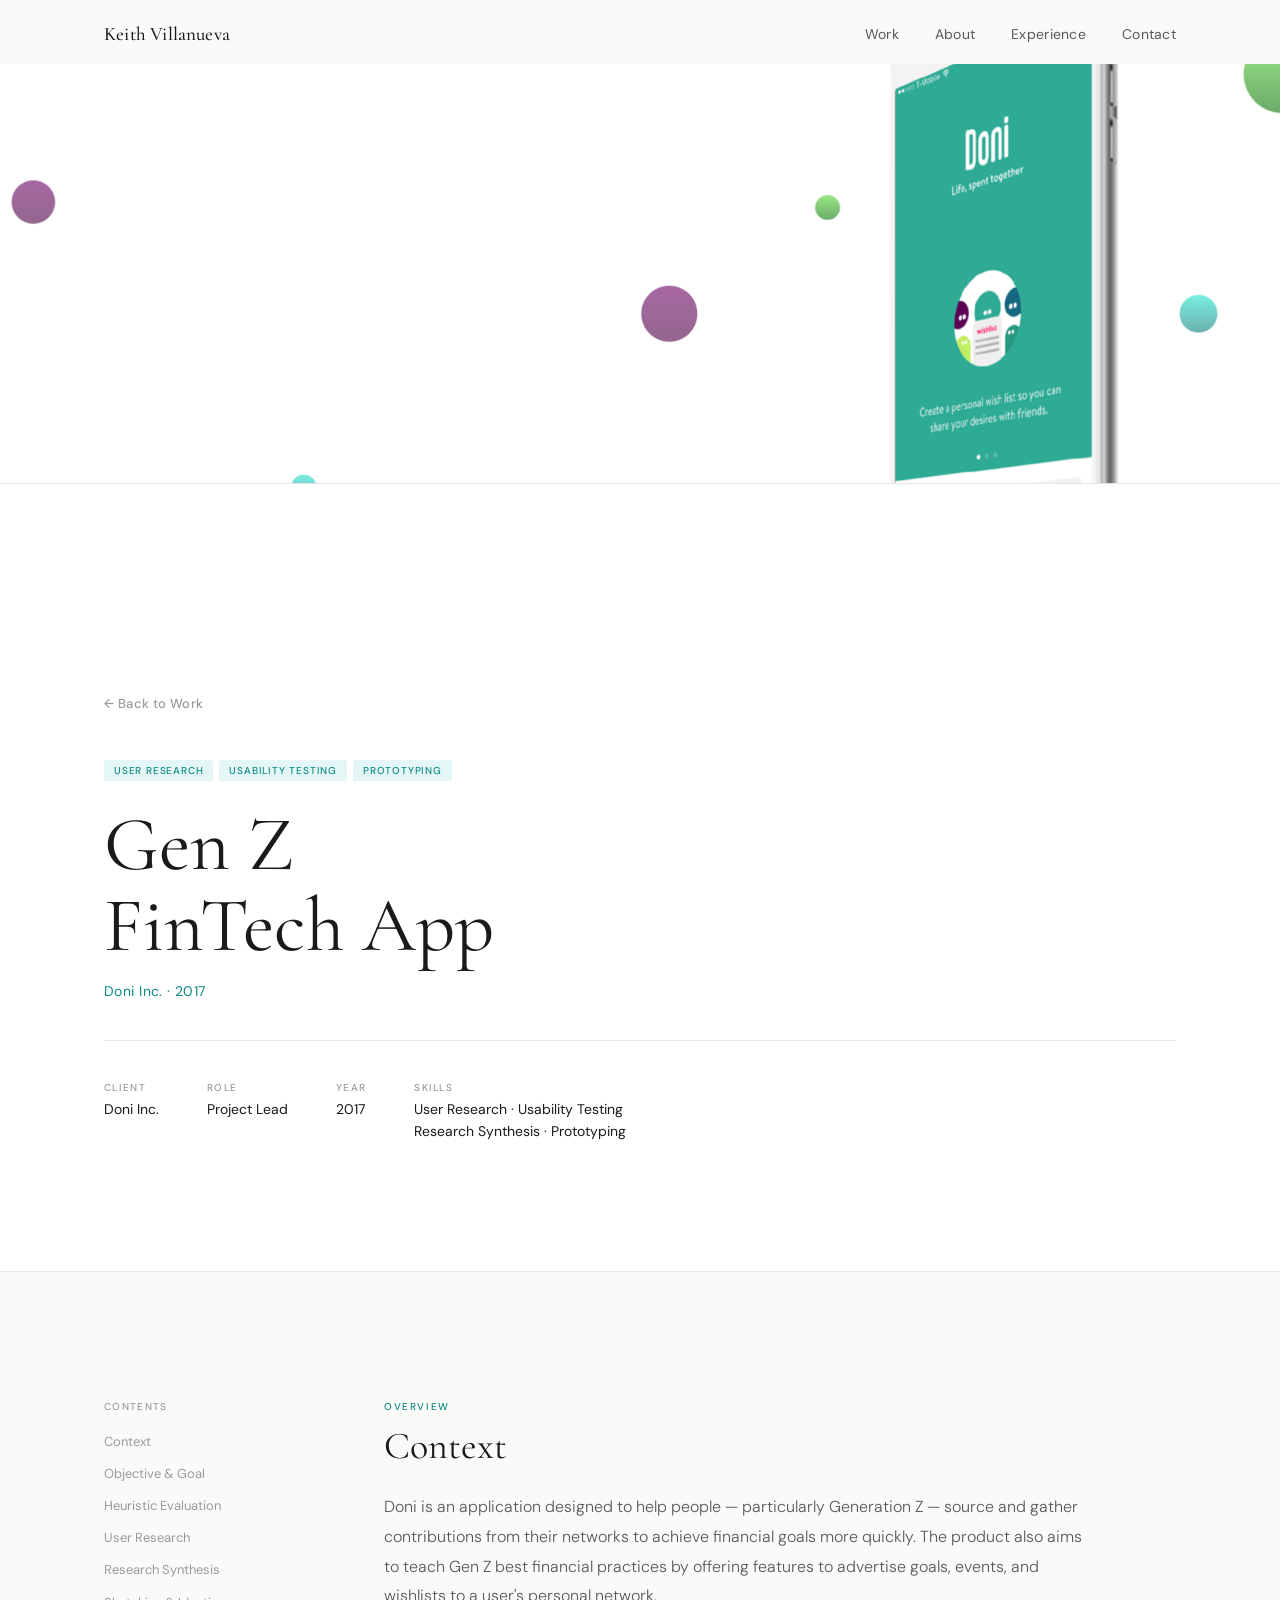
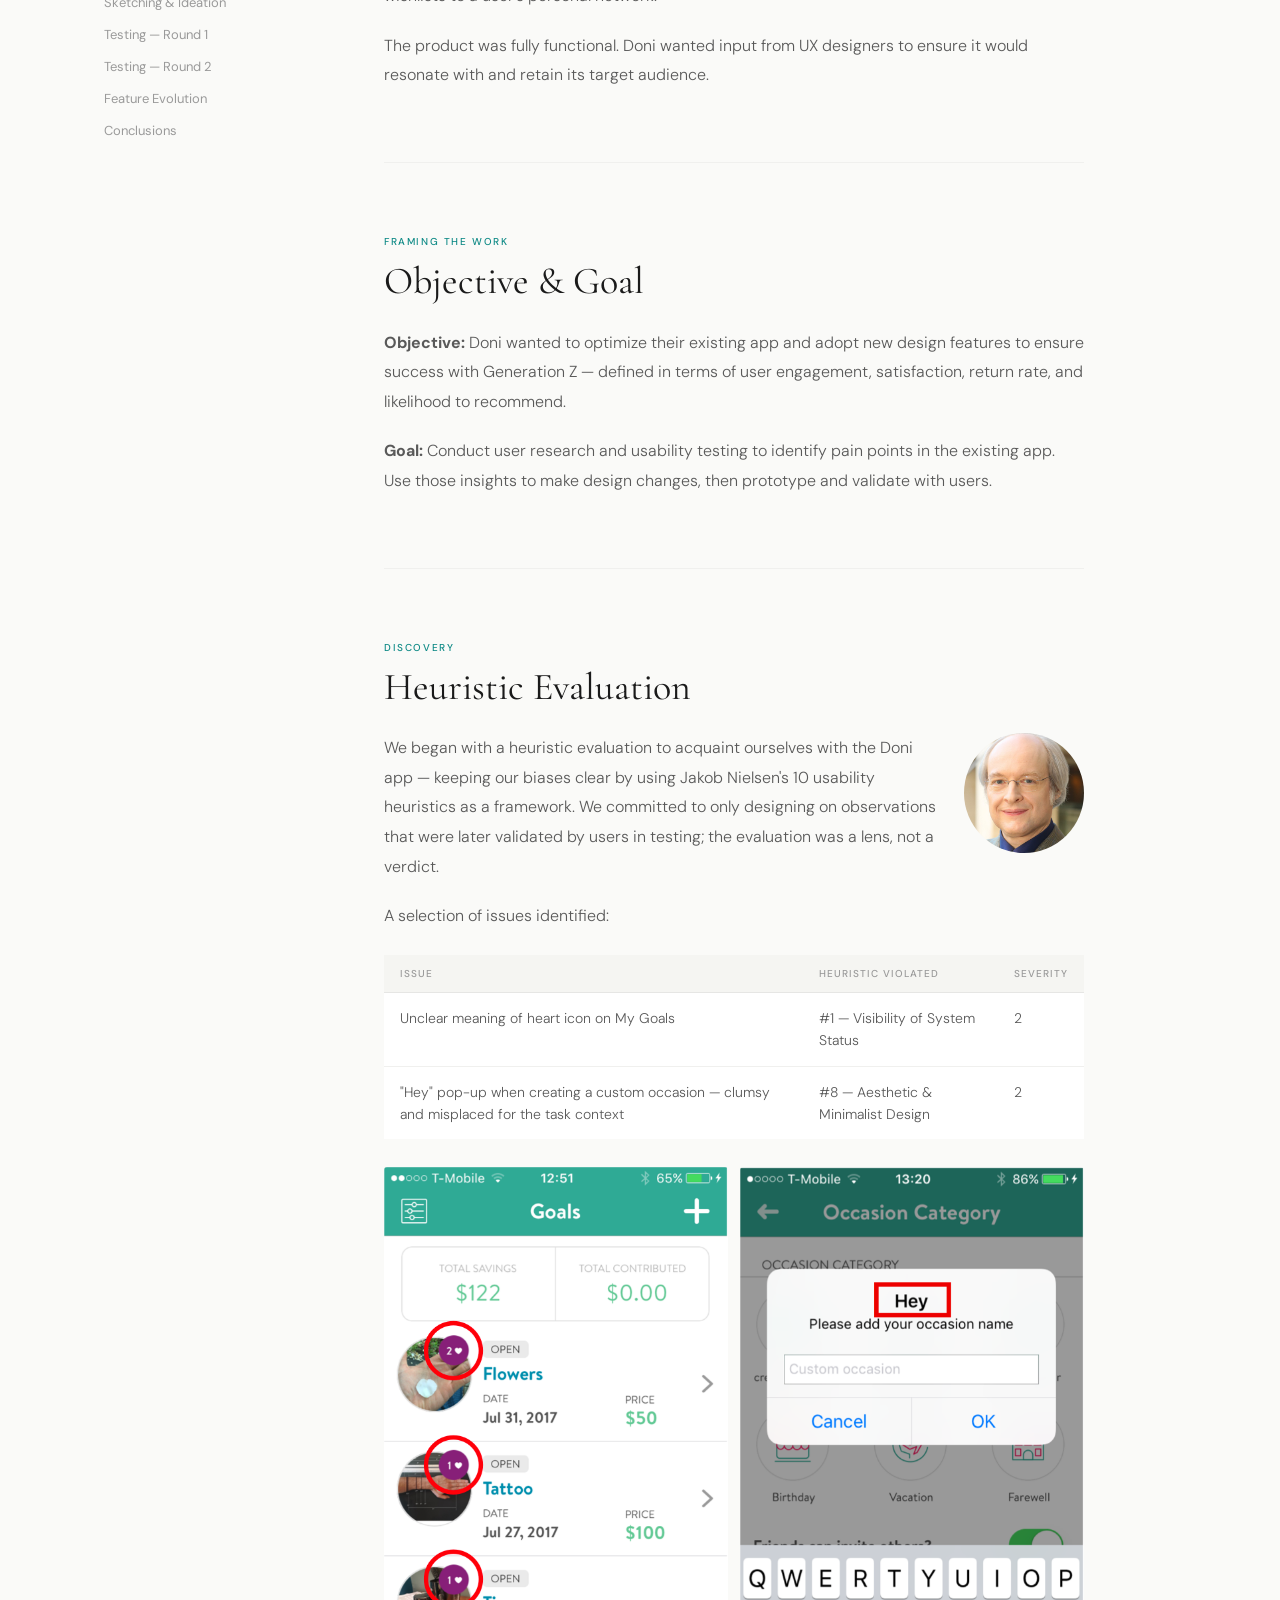
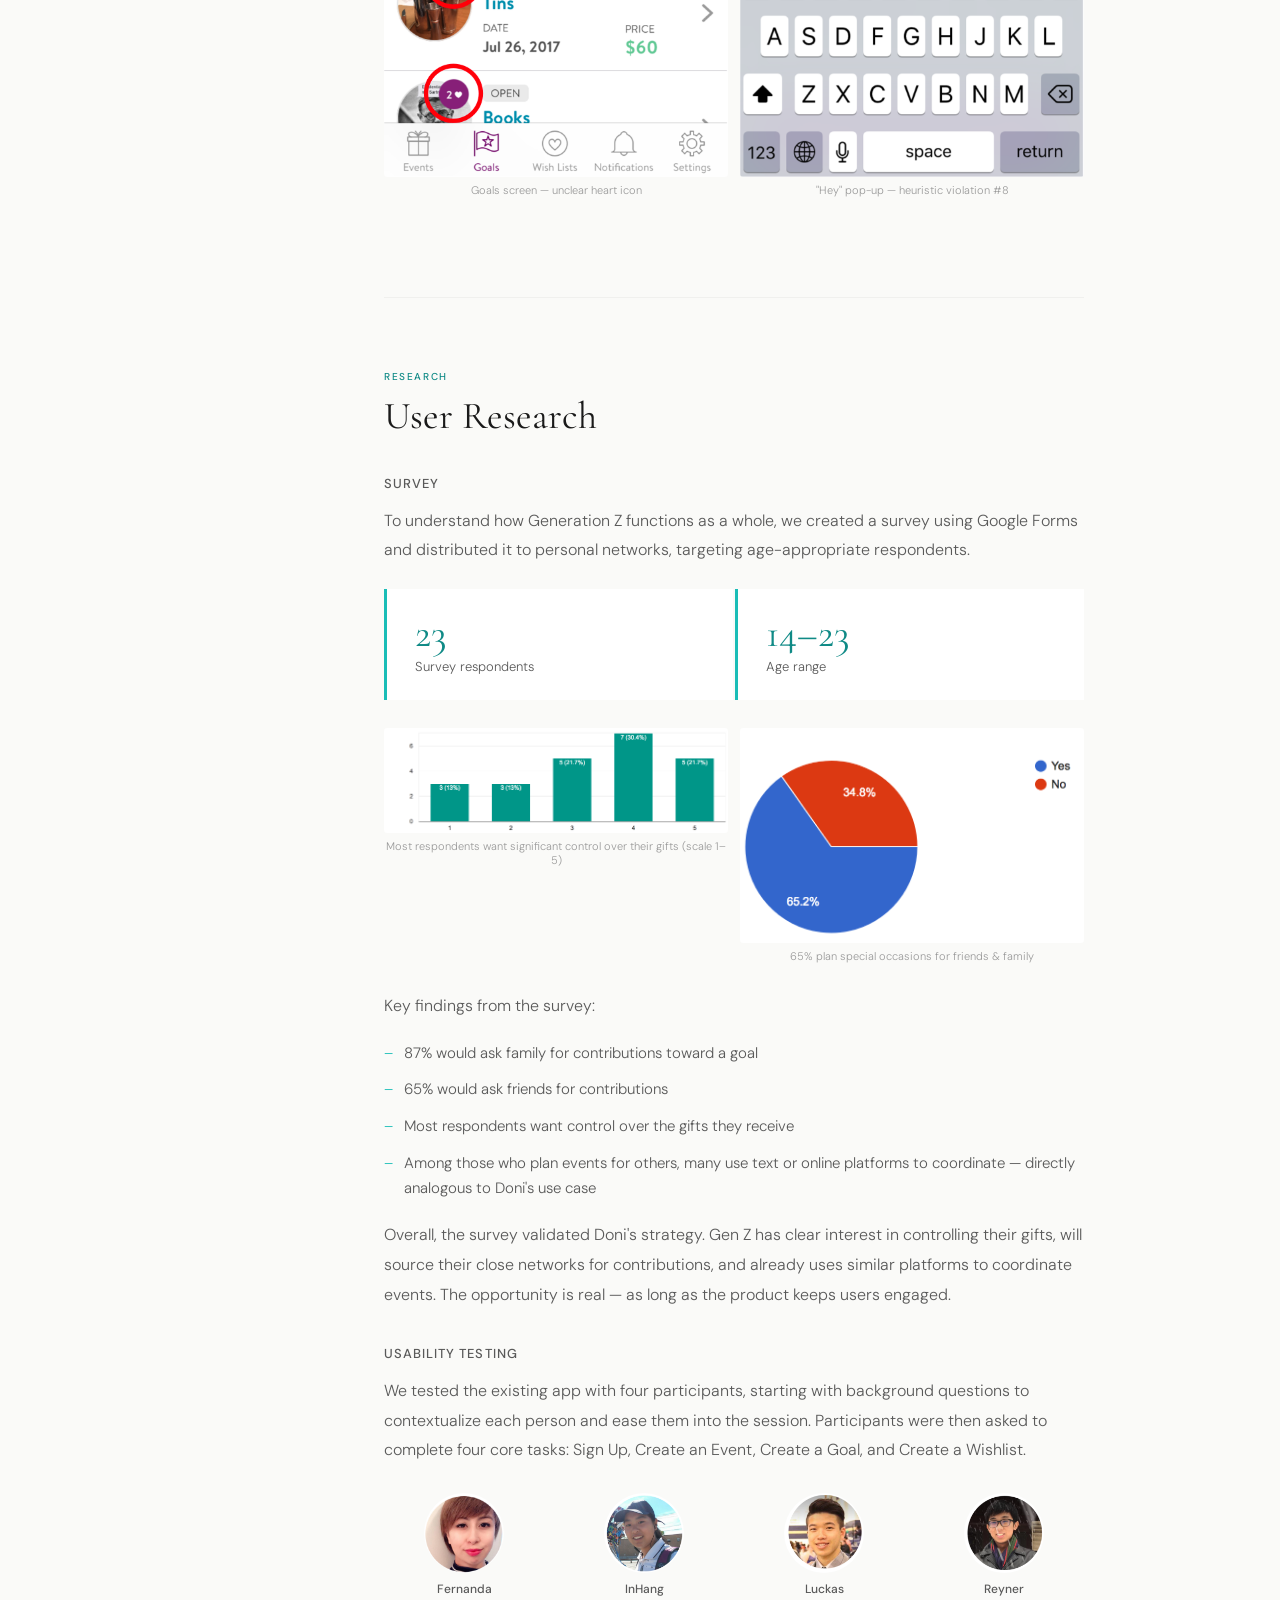
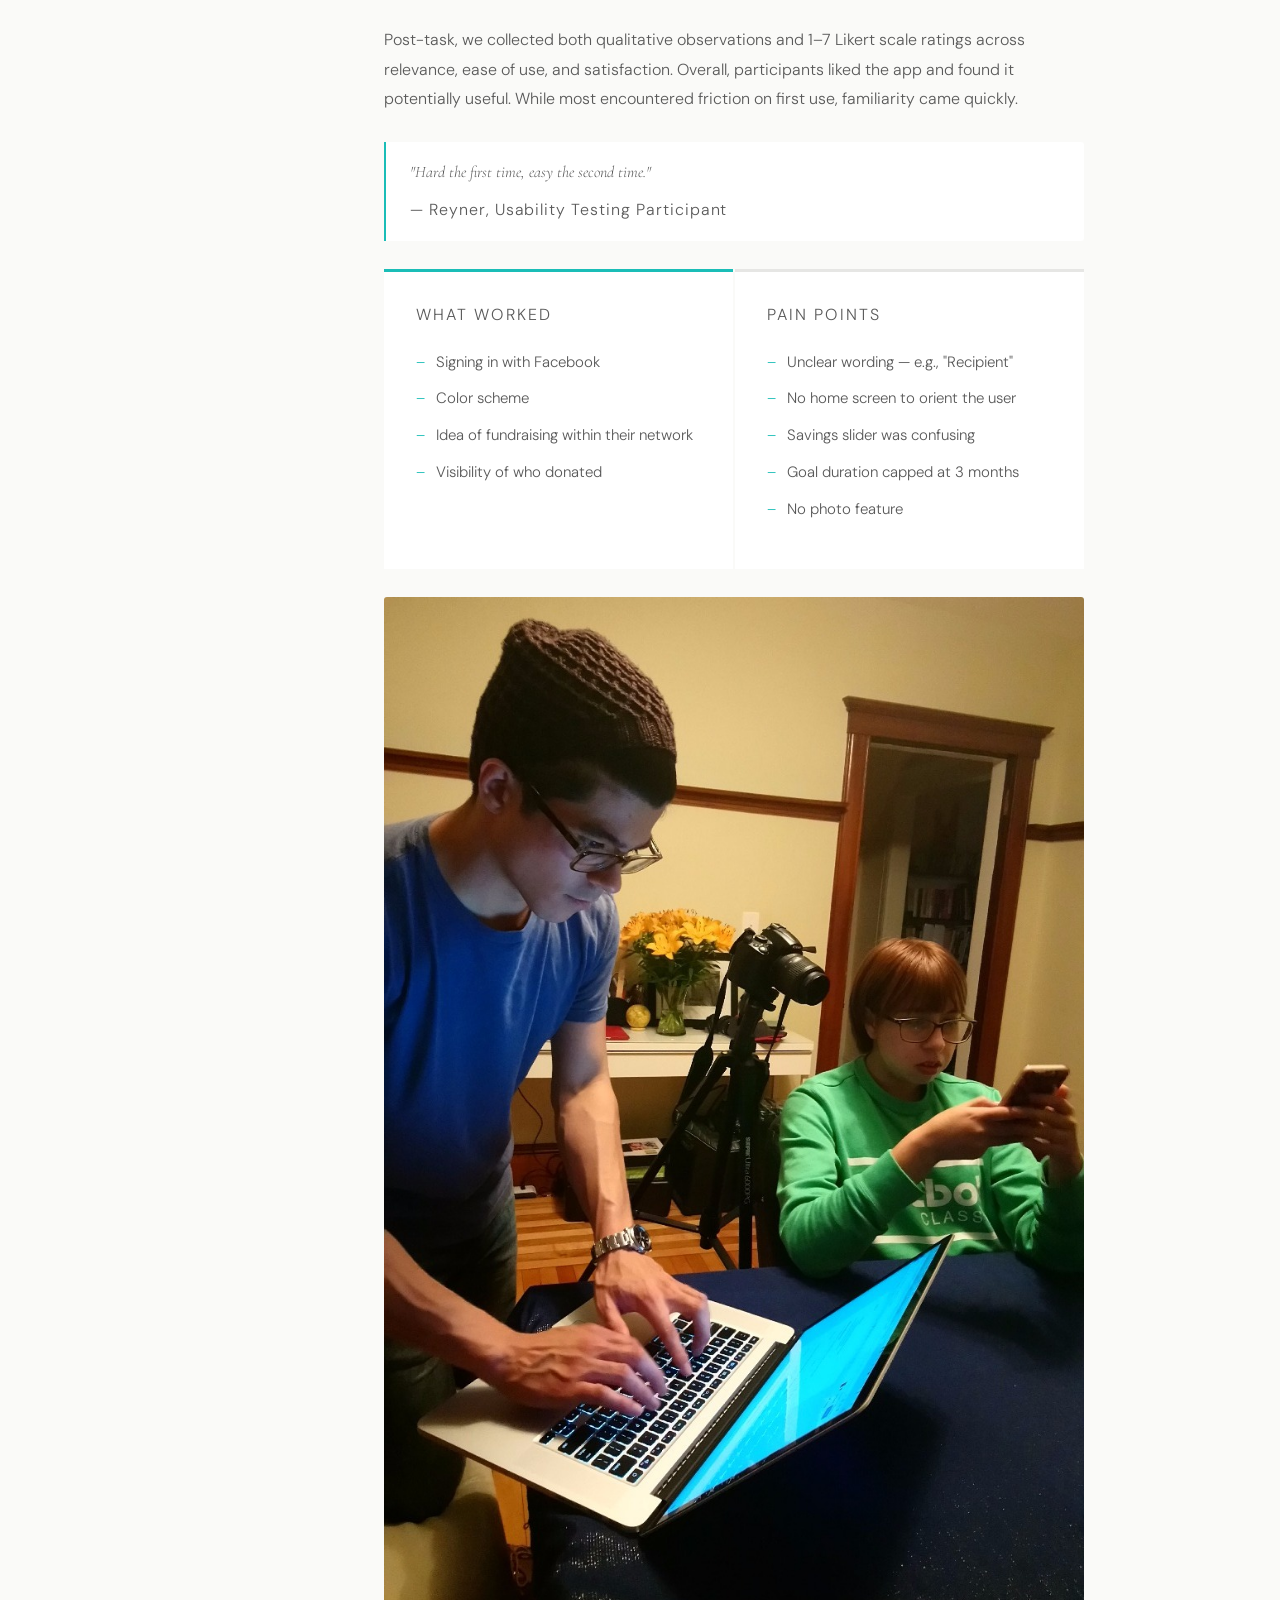
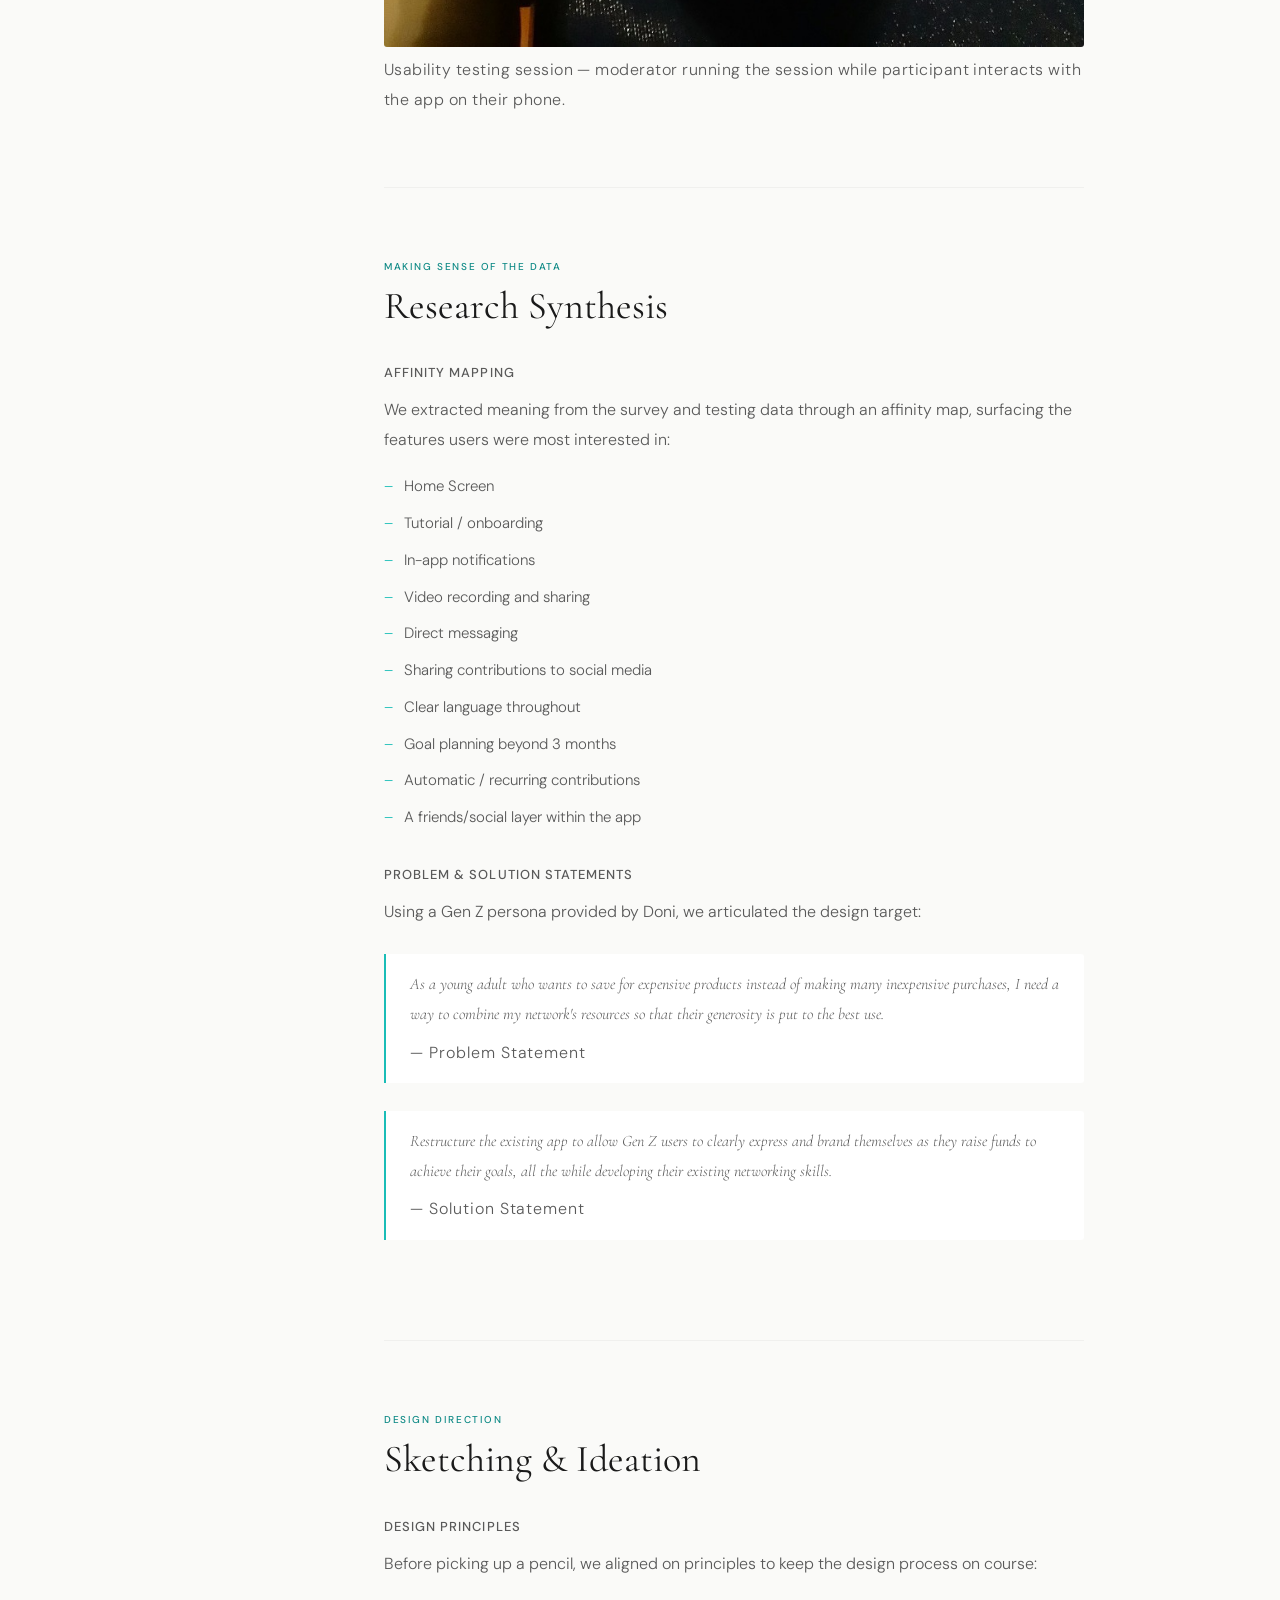
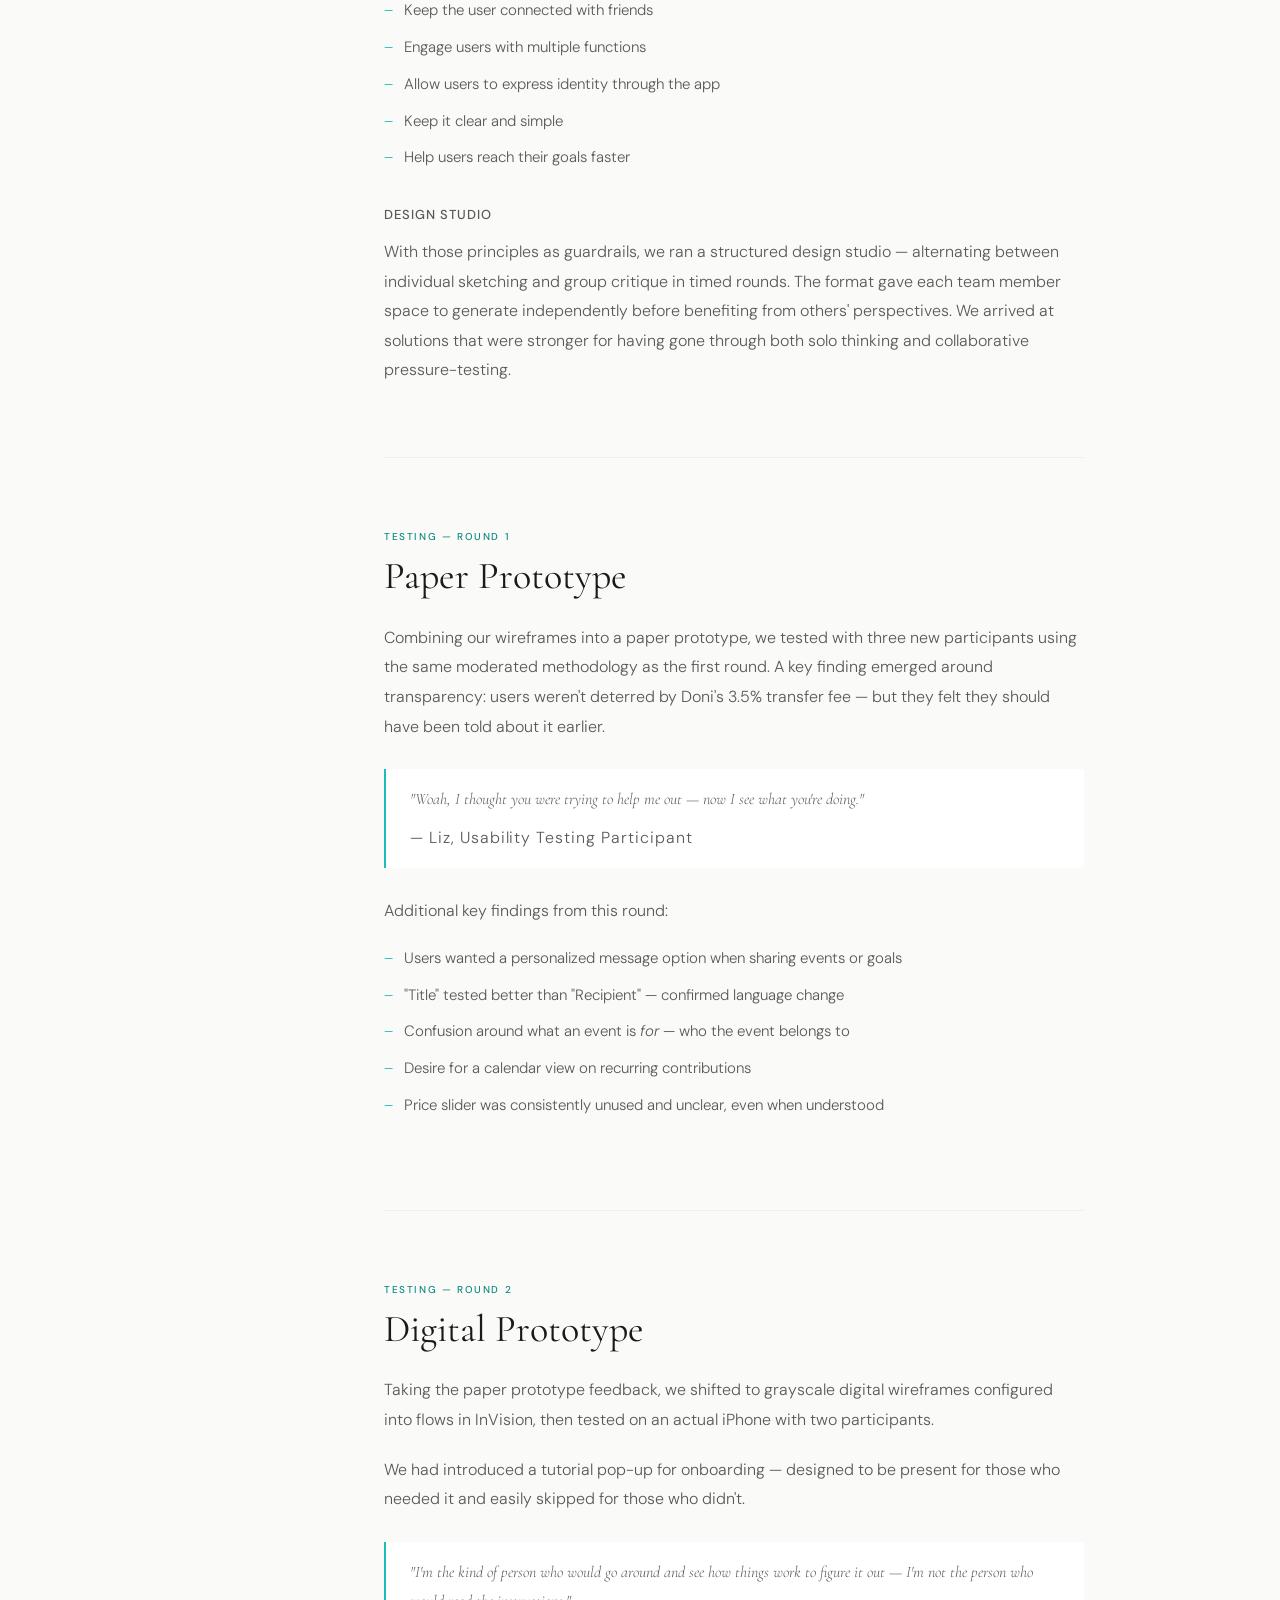
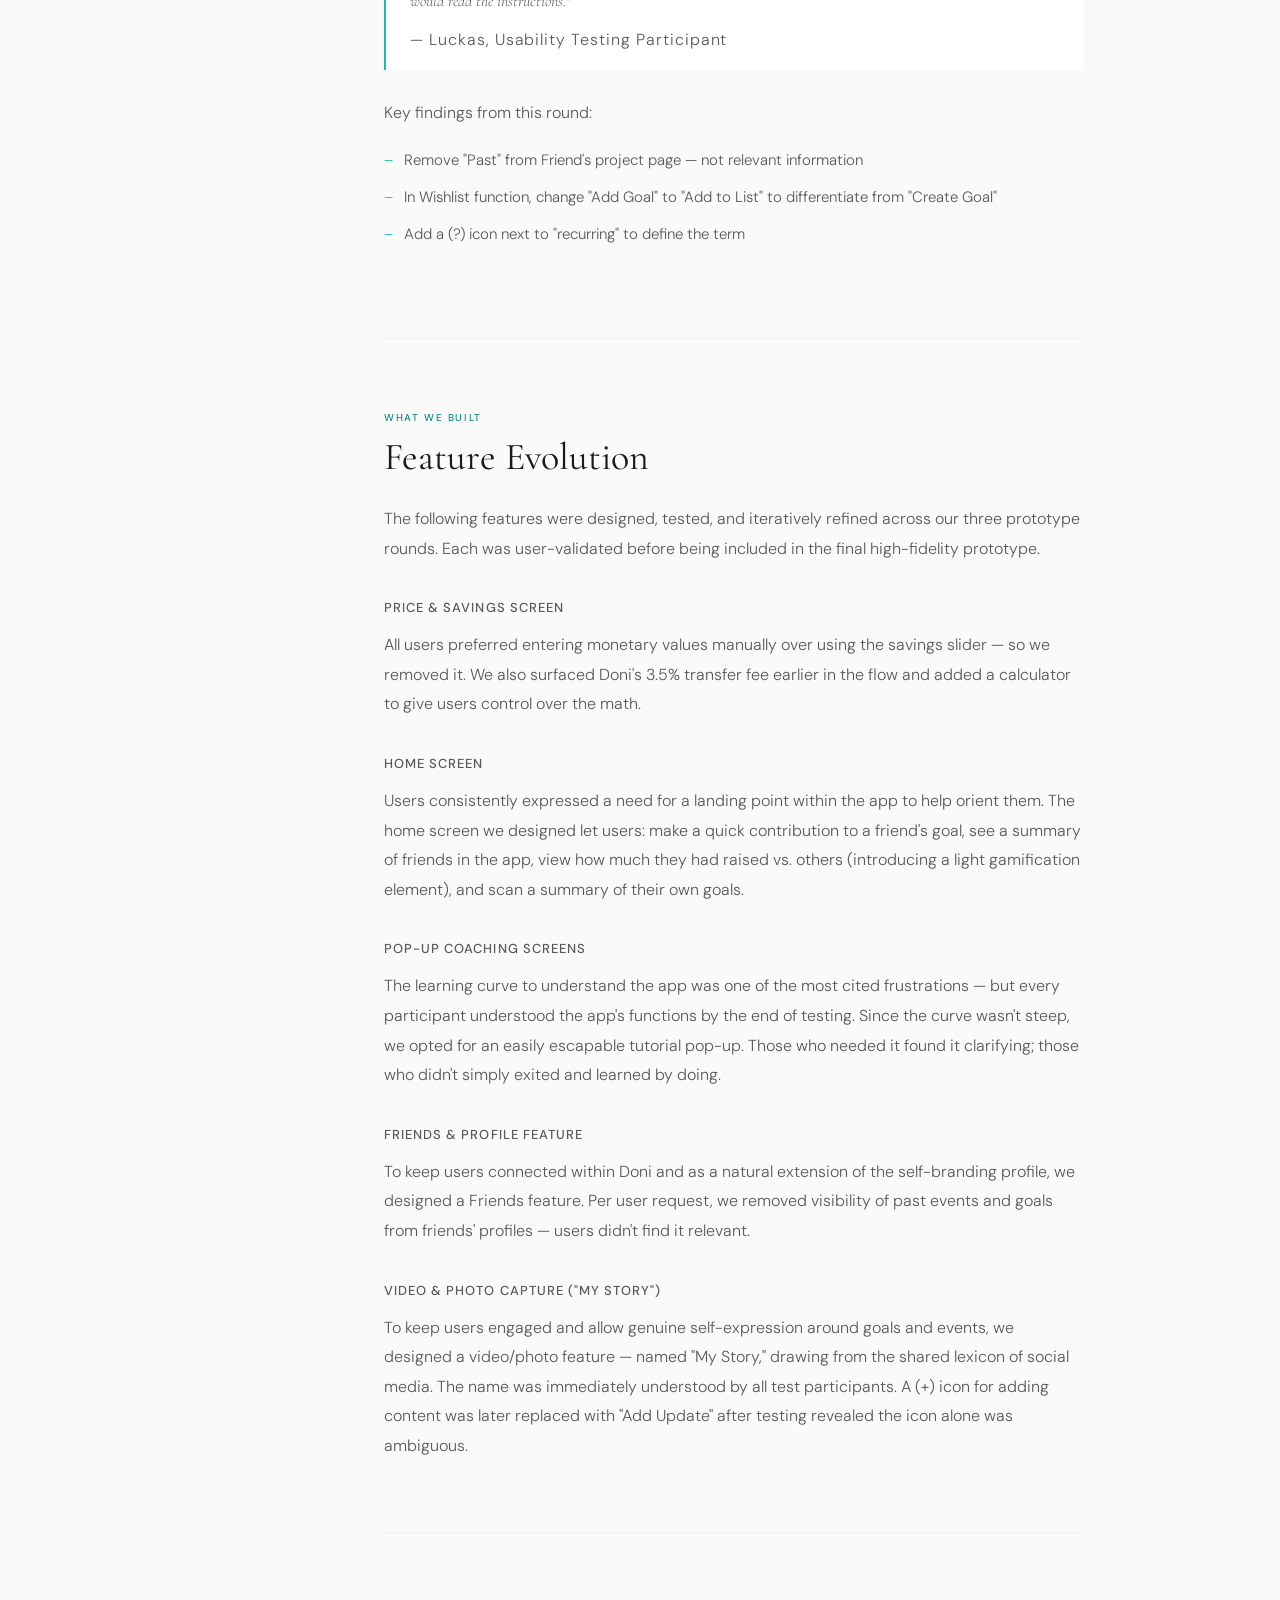
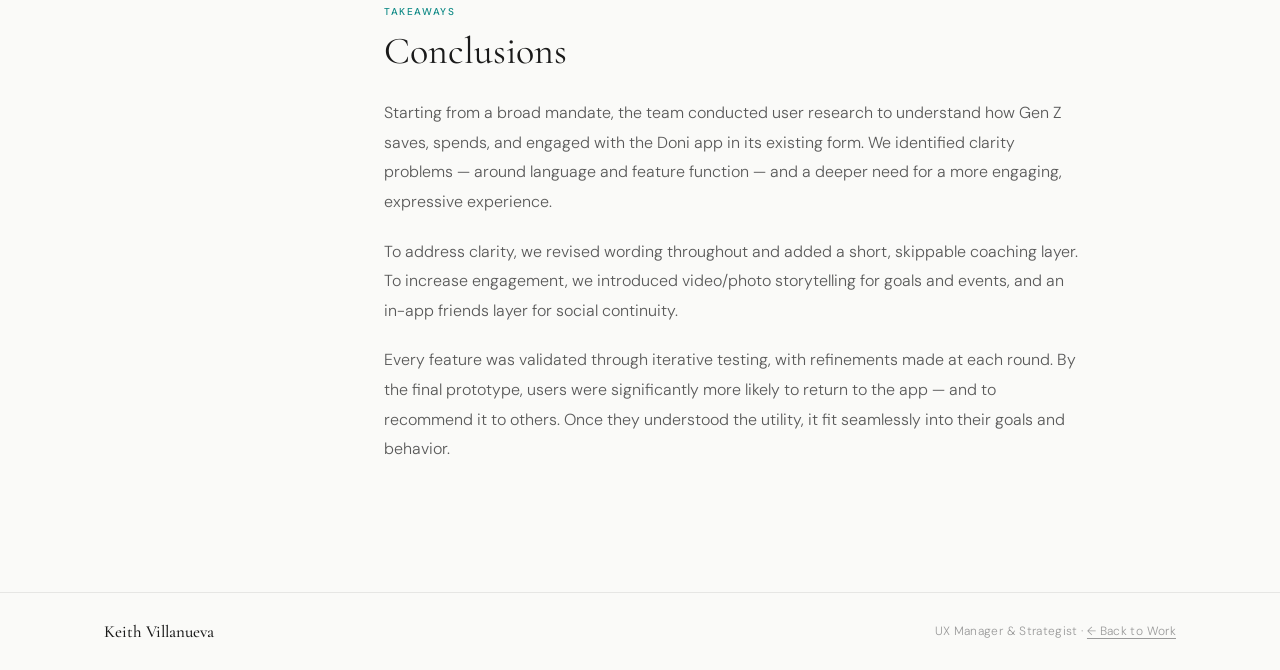
==== case-study-doni.html @ 045424f5 "Add case study pages and update work section Replaces placeholder work cards with two live case stud" ====
<!DOCTYPE html>
<html lang="en">
<head>
  <meta charset="UTF-8">
  <meta name="viewport" content="width=device-width, initial-scale=1.0">
  <title>Gen Z FinTech App — Keith Villanueva</title>
  <meta name="description" content="UX research and iterative design for Doni, a Gen Z fintech app. Three rounds of usability testing validated new features to increase engagement and return rate.">

  <link rel="preconnect" href="https://fonts.googleapis.com">
  <link rel="preconnect" href="https://fonts.gstatic.com" crossorigin>
  <link href="https://fonts.googleapis.com/css2?family=Cormorant+Garamond:ital,wght@0,300;0,400;0,500;0,600;1,300;1,400;1,500&family=DM+Sans:ital,opsz,wght@0,9..40,300;0,9..40,400;0,9..40,500;1,9..40,300;1,9..40,400&display=swap" rel="stylesheet">

  <link rel="stylesheet" href="style.css">
</head>
<body>

  <!-- ===================== NAVIGATION ===================== -->
  <nav class="nav" id="nav">
    <div class="nav__inner">
      <a href="index.html" class="nav__logo">Keith Villanueva</a>
      <div class="nav__links" id="navLinks">
        <a href="index.html#work" class="nav__link">Work</a>
        <a href="index.html#about" class="nav__link">About</a>
        <a href="index.html#experience" class="nav__link">Experience</a>
        <a href="index.html#contact" class="nav__link">Contact</a>
      </div>
      <button class="nav__toggle" id="navToggle" aria-label="Toggle navigation">
        <span></span>
        <span></span>
        <span></span>
      </button>
    </div>
  </nav>

  <!-- ===================== HERO IMAGE ===================== -->
  <img src="images/doni/hero.png" alt="Doni app on iPhone" class="cs-hero-image" style="margin-top: 64px;">

  <!-- ===================== CASE STUDY HERO ===================== -->
  <header class="cs-hero">
    <div class="container">
      <a href="index.html#work" class="cs-hero__back">← Back to Work</a>
      <div class="cs-hero__tags">
        <span class="tag">User Research</span>
        <span class="tag">Usability Testing</span>
        <span class="tag">Prototyping</span>
      </div>
      <h1 class="cs-hero__title">Gen Z<br>FinTech App</h1>
      <p class="cs-hero__org">Doni Inc. · 2017</p>
      <div class="cs-meta">
        <div class="cs-meta__item">
          <span class="cs-meta__label">Client</span>
          <span class="cs-meta__value">Doni Inc.</span>
        </div>
        <div class="cs-meta__item">
          <span class="cs-meta__label">Role</span>
          <span class="cs-meta__value">Project Lead</span>
        </div>
        <div class="cs-meta__item">
          <span class="cs-meta__label">Year</span>
          <span class="cs-meta__value">2017</span>
        </div>
        <div class="cs-meta__item">
          <span class="cs-meta__label">Skills</span>
          <span class="cs-meta__value">User Research · Usability Testing<br>Research Synthesis · Prototyping</span>
        </div>
      </div>
    </div>
  </header>

  <!-- ===================== CASE STUDY BODY ===================== -->
  <main class="cs-body">
    <div class="container">
      <div class="cs-layout">

        <!-- Table of Contents -->
        <aside class="cs-toc">
          <span class="cs-toc__label">Contents</span>
          <nav class="cs-toc__list">
            <a href="#context" class="cs-toc__link">Context</a>
            <a href="#objective" class="cs-toc__link">Objective &amp; Goal</a>
            <a href="#heuristic" class="cs-toc__link">Heuristic Evaluation</a>
            <a href="#research" class="cs-toc__link">User Research</a>
            <a href="#synthesis" class="cs-toc__link">Research Synthesis</a>
            <a href="#ideation" class="cs-toc__link">Sketching &amp; Ideation</a>
            <a href="#iteration-1" class="cs-toc__link">Testing — Round 1</a>
            <a href="#iteration-2" class="cs-toc__link">Testing — Round 2</a>
            <a href="#features" class="cs-toc__link">Feature Evolution</a>
            <a href="#conclusions" class="cs-toc__link">Conclusions</a>
          </nav>
        </aside>

        <!-- Content -->
        <div class="cs-content">

          <section class="cs-section" id="context">
            <span class="cs-section__label">Overview</span>
            <h2 class="cs-section__title">Context</h2>
            <p>Doni is an application designed to help people — particularly Generation Z — source and gather contributions from their networks to achieve financial goals more quickly. The product also aims to teach Gen Z best financial practices by offering features to advertise goals, events, and wishlists to a user's personal network.</p>
            <p>The product was fully functional. Doni wanted input from UX designers to ensure it would resonate with and retain its target audience.</p>
          </section>

          <section class="cs-section" id="objective">
            <span class="cs-section__label">Framing the Work</span>
            <h2 class="cs-section__title">Objective &amp; Goal</h2>
            <p><strong>Objective:</strong> Doni wanted to optimize their existing app and adopt new design features to ensure success with Generation Z — defined in terms of user engagement, satisfaction, return rate, and likelihood to recommend.</p>
            <p><strong>Goal:</strong> Conduct user research and usability testing to identify pain points in the existing app. Use those insights to make design changes, then prototype and validate with users.</p>
          </section>

          <section class="cs-section" id="heuristic">
            <span class="cs-section__label">Discovery</span>
            <h2 class="cs-section__title">Heuristic Evaluation</h2>

            <img src="images/doni/jakob-nielsen.jpg" alt="Jakob Nielsen" class="cs-inline-img">

            <p>We began with a heuristic evaluation to acquaint ourselves with the Doni app — keeping our biases clear by using Jakob Nielsen's 10 usability heuristics as a framework. We committed to only designing on observations that were later validated by users in testing; the evaluation was a lens, not a verdict.</p>
            <p>A selection of issues identified:</p>

            <table class="cs-table">
              <thead>
                <tr>
                  <th>Issue</th>
                  <th>Heuristic Violated</th>
                  <th>Severity</th>
                </tr>
              </thead>
              <tbody>
                <tr>
                  <td>Unclear meaning of heart icon on My Goals</td>
                  <td>#1 — Visibility of System Status</td>
                  <td>2</td>
                </tr>
                <tr>
                  <td>"Hey" pop-up when creating a custom occasion — clumsy and misplaced for the task context</td>
                  <td>#8 — Aesthetic &amp; Minimalist Design</td>
                  <td>2</td>
                </tr>
              </tbody>
            </table>

            <div class="cs-img-group">
              <figure>
                <img src="images/doni/phone-screen-1.png" alt="Doni Goals screen">
                <figcaption>Goals screen — unclear heart icon</figcaption>
              </figure>
              <figure>
                <img src="images/doni/phone-screen-2.png" alt="Doni 'Hey' occasion screen">
                <figcaption>"Hey" pop-up — heuristic violation #8</figcaption>
              </figure>
            </div>
          </section>

          <section class="cs-section" id="research">
            <span class="cs-section__label">Research</span>
            <h2 class="cs-section__title">User Research</h2>

            <h3 class="cs-subsection-title">Survey</h3>
            <p>To understand how Generation Z functions as a whole, we created a survey using Google Forms and distributed it to personal networks, targeting age-appropriate respondents.</p>

            <div class="cs-stats-row">
              <div class="cs-stat">
                <span class="cs-stat__number">23</span>
                <span class="cs-stat__label">Survey respondents</span>
              </div>
              <div class="cs-stat">
                <span class="cs-stat__number">14–23</span>
                <span class="cs-stat__label">Age range</span>
              </div>
            </div>

            <div class="cs-img-group">
              <figure>
                <img src="images/doni/survey-gift-control.png" alt="Chart: How much control do you want over your gifts?">
                <figcaption>Most respondents want significant control over their gifts (scale 1–5)</figcaption>
              </figure>
              <figure>
                <img src="images/doni/survey-event-planning.png" alt="Chart: Do you plan special occasions for one another?">
                <figcaption>65% plan special occasions for friends &amp; family</figcaption>
              </figure>
            </div>

            <p>Key findings from the survey:</p>
            <ul class="cs-list">
              <li>87% would ask family for contributions toward a goal</li>
              <li>65% would ask friends for contributions</li>
              <li>Most respondents want control over the gifts they receive</li>
              <li>Among those who plan events for others, many use text or online platforms to coordinate — directly analogous to Doni's use case</li>
            </ul>
            <p>Overall, the survey validated Doni's strategy. Gen Z has clear interest in controlling their gifts, will source their close networks for contributions, and already uses similar platforms to coordinate events. The opportunity is real — as long as the product keeps users engaged.</p>

            <h3 class="cs-subsection-title">Usability Testing</h3>
            <p>We tested the existing app with four participants, starting with background questions to contextualize each person and ease them into the session. Participants were then asked to complete four core tasks: Sign Up, Create an Event, Create a Goal, and Create a Wishlist.</p>

            <div class="cs-participants">
              <div class="cs-participant">
                <img src="images/doni/participant-1.png" alt="Fernanda">
                <span class="cs-participant__name">Fernanda</span>
              </div>
              <div class="cs-participant">
                <img src="images/doni/participant-2.png" alt="InHang">
                <span class="cs-participant__name">InHang</span>
              </div>
              <div class="cs-participant">
                <img src="images/doni/participant-3.png" alt="Luckas">
                <span class="cs-participant__name">Luckas</span>
              </div>
              <div class="cs-participant">
                <img src="images/doni/participant-4.png" alt="Reyner">
                <span class="cs-participant__name">Reyner</span>
              </div>
            </div>

            <p>Post-task, we collected both qualitative observations and 1–7 Likert scale ratings across relevance, ease of use, and satisfaction. Overall, participants liked the app and found it potentially useful. While most encountered friction on first use, familiarity came quickly.</p>

            <div class="cs-quote">
              <p class="cs-quote__text">"Hard the first time, easy the second time."</p>
              <p class="cs-quote__attr">— Reyner, Usability Testing Participant</p>
            </div>

            <div class="cs-findings">
              <div class="cs-findings__group cs-findings__group--good">
                <p class="cs-findings__title">What Worked</p>
                <ul class="cs-list">
                  <li>Signing in with Facebook</li>
                  <li>Color scheme</li>
                  <li>Idea of fundraising within their network</li>
                  <li>Visibility of who donated</li>
                </ul>
              </div>
              <div class="cs-findings__group cs-findings__group--bad">
                <p class="cs-findings__title">Pain Points</p>
                <ul class="cs-list">
                  <li>Unclear wording — e.g., "Recipient"</li>
                  <li>No home screen to orient the user</li>
                  <li>Savings slider was confusing</li>
                  <li>Goal duration capped at 3 months</li>
                  <li>No photo feature</li>
                </ul>
              </div>
            </div>

            <img src="images/doni/hifi-mockup.jpg" alt="Usability testing session — researcher and participant" class="cs-img">
            <p class="cs-img-caption">Usability testing session — moderator running the session while participant interacts with the app on their phone.</p>
          </section>

          <section class="cs-section" id="synthesis">
            <span class="cs-section__label">Making Sense of the Data</span>
            <h2 class="cs-section__title">Research Synthesis</h2>

            <h3 class="cs-subsection-title">Affinity Mapping</h3>
            <p>We extracted meaning from the survey and testing data through an affinity map, surfacing the features users were most interested in:</p>
            <ul class="cs-list">
              <li>Home Screen</li>
              <li>Tutorial / onboarding</li>
              <li>In-app notifications</li>
              <li>Video recording and sharing</li>
              <li>Direct messaging</li>
              <li>Sharing contributions to social media</li>
              <li>Clear language throughout</li>
              <li>Goal planning beyond 3 months</li>
              <li>Automatic / recurring contributions</li>
              <li>A friends/social layer within the app</li>
            </ul>

            <h3 class="cs-subsection-title">Problem &amp; Solution Statements</h3>
            <p>Using a Gen Z persona provided by Doni, we articulated the design target:</p>

            <div class="cs-quote">
              <p class="cs-quote__text">As a young adult who wants to save for expensive products instead of making many inexpensive purchases, I need a way to combine my network's resources so that their generosity is put to the best use.</p>
              <p class="cs-quote__attr">— Problem Statement</p>
            </div>

            <div class="cs-quote">
              <p class="cs-quote__text">Restructure the existing app to allow Gen Z users to clearly express and brand themselves as they raise funds to achieve their goals, all the while developing their existing networking skills.</p>
              <p class="cs-quote__attr">— Solution Statement</p>
            </div>
          </section>

          <section class="cs-section" id="ideation">
            <span class="cs-section__label">Design Direction</span>
            <h2 class="cs-section__title">Sketching &amp; Ideation</h2>

            <h3 class="cs-subsection-title">Design Principles</h3>
            <p>Before picking up a pencil, we aligned on principles to keep the design process on course:</p>
            <ul class="cs-list">
              <li>Keep the user connected with friends</li>
              <li>Engage users with multiple functions</li>
              <li>Allow users to express identity through the app</li>
              <li>Keep it clear and simple</li>
              <li>Help users reach their goals faster</li>
            </ul>

            <h3 class="cs-subsection-title">Design Studio</h3>
            <p>With those principles as guardrails, we ran a structured design studio — alternating between individual sketching and group critique in timed rounds. The format gave each team member space to generate independently before benefiting from others' perspectives. We arrived at solutions that were stronger for having gone through both solo thinking and collaborative pressure-testing.</p>
          </section>

          <section class="cs-section" id="iteration-1">
            <span class="cs-section__label">Testing — Round 1</span>
            <h2 class="cs-section__title">Paper Prototype</h2>
            <p>Combining our wireframes into a paper prototype, we tested with three new participants using the same moderated methodology as the first round. A key finding emerged around transparency: users weren't deterred by Doni's 3.5% transfer fee — but they felt they should have been told about it earlier.</p>

            <div class="cs-quote">
              <p class="cs-quote__text">"Woah, I thought you were trying to help me out — now I see what you're doing."</p>
              <p class="cs-quote__attr">— Liz, Usability Testing Participant</p>
            </div>

            <p>Additional key findings from this round:</p>
            <ul class="cs-list">
              <li>Users wanted a personalized message option when sharing events or goals</li>
              <li>"Title" tested better than "Recipient" — confirmed language change</li>
              <li>Confusion around what an event is <em>for</em> — who the event belongs to</li>
              <li>Desire for a calendar view on recurring contributions</li>
              <li>Price slider was consistently unused and unclear, even when understood</li>
            </ul>
          </section>

          <section class="cs-section" id="iteration-2">
            <span class="cs-section__label">Testing — Round 2</span>
            <h2 class="cs-section__title">Digital Prototype</h2>
            <p>Taking the paper prototype feedback, we shifted to grayscale digital wireframes configured into flows in InVision, then tested on an actual iPhone with two participants.</p>
            <p>We had introduced a tutorial pop-up for onboarding — designed to be present for those who needed it and easily skipped for those who didn't.</p>

            <div class="cs-quote">
              <p class="cs-quote__text">"I'm the kind of person who would go around and see how things work to figure it out — I'm not the person who would read the instructions."</p>
              <p class="cs-quote__attr">— Luckas, Usability Testing Participant</p>
            </div>

            <p>Key findings from this round:</p>
            <ul class="cs-list">
              <li>Remove "Past" from Friend's project page — not relevant information</li>
              <li>In Wishlist function, change "Add Goal" to "Add to List" to differentiate from "Create Goal"</li>
              <li>Add a (?) icon next to "recurring" to define the term</li>
            </ul>
          </section>

          <section class="cs-section" id="features">
            <span class="cs-section__label">What We Built</span>
            <h2 class="cs-section__title">Feature Evolution</h2>
            <p>The following features were designed, tested, and iteratively refined across our three prototype rounds. Each was user-validated before being included in the final high-fidelity prototype.</p>

            <h3 class="cs-subsection-title">Price &amp; Savings Screen</h3>
            <p>All users preferred entering monetary values manually over using the savings slider — so we removed it. We also surfaced Doni's 3.5% transfer fee earlier in the flow and added a calculator to give users control over the math.</p>

            <h3 class="cs-subsection-title">Home Screen</h3>
            <p>Users consistently expressed a need for a landing point within the app to help orient them. The home screen we designed let users: make a quick contribution to a friend's goal, see a summary of friends in the app, view how much they had raised vs. others (introducing a light gamification element), and scan a summary of their own goals.</p>

            <h3 class="cs-subsection-title">Pop-Up Coaching Screens</h3>
            <p>The learning curve to understand the app was one of the most cited frustrations — but every participant understood the app's functions by the end of testing. Since the curve wasn't steep, we opted for an easily escapable tutorial pop-up. Those who needed it found it clarifying; those who didn't simply exited and learned by doing.</p>

            <h3 class="cs-subsection-title">Friends &amp; Profile Feature</h3>
            <p>To keep users connected within Doni and as a natural extension of the self-branding profile, we designed a Friends feature. Per user request, we removed visibility of past events and goals from friends' profiles — users didn't find it relevant.</p>

            <h3 class="cs-subsection-title">Video &amp; Photo Capture ("My Story")</h3>
            <p>To keep users engaged and allow genuine self-expression around goals and events, we designed a video/photo feature — named "My Story," drawing from the shared lexicon of social media. The name was immediately understood by all test participants. A (+) icon for adding content was later replaced with "Add Update" after testing revealed the icon alone was ambiguous.</p>
          </section>

          <section class="cs-section" id="conclusions">
            <span class="cs-section__label">Takeaways</span>
            <h2 class="cs-section__title">Conclusions</h2>
            <p>Starting from a broad mandate, the team conducted user research to understand how Gen Z saves, spends, and engaged with the Doni app in its existing form. We identified clarity problems — around language and feature function — and a deeper need for a more engaging, expressive experience.</p>
            <p>To address clarity, we revised wording throughout and added a short, skippable coaching layer. To increase engagement, we introduced video/photo storytelling for goals and events, and an in-app friends layer for social continuity.</p>
            <p>Every feature was validated through iterative testing, with refinements made at each round. By the final prototype, users were significantly more likely to return to the app — and to recommend it to others. Once they understood the utility, it fit seamlessly into their goals and behavior.</p>
          </section>

        </div>
      </div>
    </div>
  </main>

  <!-- ===================== FOOTER ===================== -->
  <footer class="footer">
    <div class="container">
      <div class="footer__inner">
        <p class="footer__name">Keith Villanueva</p>
        <p class="footer__copy">UX Manager &amp; Strategist · <a href="index.html#work" style="color:inherit; text-decoration: underline; text-underline-offset: 3px;">← Back to Work</a></p>
      </div>
    </div>
  </footer>

  <script src="script.js"></script>
</body>
</html>
---- style.css ----
/* ============================================
   KEITH VILLANUEVA — PORTFOLIO
   ============================================
   1.  Reset & Base
   2.  Custom Properties
   3.  Typography Utilities
   4.  Layout Utilities / Buttons
   5.  Navigation
   6.  Hero
   7.  About
   8.  Work / Case Studies
   9.  Philosophy Quote
   10. Skills
   11. Experience & Education
   12. Contact
   13. Footer
   14. Scroll Animations
   15. Responsive
   ============================================ */


/* ============================================
   1. Reset & Base
   ============================================ */
*, *::before, *::after {
  box-sizing: border-box;
  margin: 0;
  padding: 0;
}

html {
  scroll-behavior: smooth;
  font-size: 16px;
}

body {
  font-family: var(--font-body);
  font-weight: 300;
  color: var(--text-primary);
  background-color: var(--bg);
  -webkit-font-smoothing: antialiased;
  -moz-osx-font-smoothing: grayscale;
  overflow-x: hidden;
}

img {
  max-width: 100%;
  display: block;
}

a {
  text-decoration: none;
  color: inherit;
}

ul { list-style: none; }
em { font-style: italic; }


/* ============================================
   2. Custom Properties
   ============================================ */
:root {
  /* Brand — pulled from headshot background */
  --teal:        #1ABDB7;
  --teal-dark:   #0F8A86;
  --teal-mid:    #7ED9D5;
  --teal-light:  #E4F7F6;

  /* Surfaces */
  --bg:          #FAFAF8;
  --surface:     #FFFFFF;
  --surface-alt: #F5F5F2;

  /* Text */
  --text-primary:   #1A1A1A;
  --text-secondary: #595959;
  --text-muted:     #9A9A9A;

  /* Borders */
  --border:         #E6E6E4;
  --border-light:   #F0F0EE;

  /* Typography */
  --font-display: 'Cormorant Garamond', Georgia, 'Times New Roman', serif;
  --font-body:    'DM Sans', -apple-system, BlinkMacSystemFont, 'Segoe UI', sans-serif;

  /* Layout */
  --section-pad:      clamp(80px, 10vw, 140px);
  --container-width:  1200px;
  --container-pad:    clamp(24px, 5vw, 64px);

  /* Motion */
  --ease-fast: 0.15s ease;
  --ease-base: 0.3s ease;
  --ease-slow: 0.6s ease;

  /* Shadows */
  --shadow-sm: 0 1px 4px rgba(0,0,0,0.06);
  --shadow-md: 0 4px 20px rgba(0,0,0,0.09), 0 1px 4px rgba(0,0,0,0.04);
  --shadow-lg: 0 16px 48px rgba(0,0,0,0.11), 0 4px 14px rgba(0,0,0,0.06);
}


/* ============================================
   3. Typography Utilities
   ============================================ */
.section-label {
  font-family: var(--font-body);
  font-size: 11px;
  font-weight: 500;
  letter-spacing: 0.16em;
  text-transform: uppercase;
  color: var(--teal-dark);
  margin-bottom: 16px;
  display: block;
}

.section-title {
  font-family: var(--font-display);
  font-size: clamp(40px, 5vw, 64px);
  font-weight: 400;
  line-height: 1.08;
  color: var(--text-primary);
  margin-bottom: 24px;
}

.section-intro {
  font-size: 17px;
  line-height: 1.75;
  color: var(--text-secondary);
  max-width: 520px;
  font-weight: 300;
}


/* ============================================
   4. Layout Utilities / Buttons
   ============================================ */
.container {
  max-width: var(--container-width);
  margin: 0 auto;
  padding: 0 var(--container-pad);
}

.btn {
  display: inline-flex;
  align-items: center;
  gap: 8px;
  padding: 13px 26px;
  border-radius: 3px;
  font-family: var(--font-body);
  font-size: 14px;
  font-weight: 500;
  letter-spacing: 0.025em;
  transition: background var(--ease-base), color var(--ease-base),
              border-color var(--ease-base), transform var(--ease-base),
              box-shadow var(--ease-base);
  cursor: pointer;
  border: 1.5px solid transparent;
  white-space: nowrap;
}

.btn--primary {
  background: var(--teal);
  color: #fff;
  border-color: var(--teal);
}
.btn--primary:hover {
  background: var(--teal-dark);
  border-color: var(--teal-dark);
  transform: translateY(-2px);
  box-shadow: var(--shadow-md);
}

.btn--ghost {
  background: transparent;
  color: var(--text-primary);
  border-color: var(--border);
}
.btn--ghost:hover {
  border-color: var(--teal);
  color: var(--teal-dark);
  transform: translateY(-2px);
}

.btn--large {
  padding: 16px 32px;
  font-size: 15px;
}

.tag {
  font-size: 10px;
  font-weight: 500;
  letter-spacing: 0.08em;
  text-transform: uppercase;
  color: var(--teal-dark);
  background: var(--teal-light);
  padding: 4px 10px;
  border-radius: 2px;
}


/* ============================================
   5. Navigation
   ============================================ */
.nav {
  position: fixed;
  top: 0;
  left: 0;
  right: 0;
  z-index: 200;
  padding: 22px 0;
  transition: background var(--ease-base), box-shadow var(--ease-base), padding var(--ease-base);
}

.nav--scrolled {
  background: rgba(250, 250, 248, 0.94);
  backdrop-filter: blur(14px);
  -webkit-backdrop-filter: blur(14px);
  box-shadow: 0 1px 0 var(--border);
  padding: 15px 0;
}

.nav__inner {
  max-width: var(--container-width);
  margin: 0 auto;
  padding: 0 var(--container-pad);
  display: flex;
  align-items: center;
  justify-content: space-between;
}

.nav__logo {
  font-family: var(--font-display);
  font-size: 19px;
  font-weight: 500;
  color: var(--text-primary);
  letter-spacing: 0.01em;
  transition: color var(--ease-fast);
  flex-shrink: 0;
}
.nav__logo:hover { color: var(--teal-dark); }

.nav__links {
  display: flex;
  align-items: center;
  gap: 36px;
}

.nav__link {
  font-size: 14px;
  font-weight: 400;
  color: var(--text-secondary);
  letter-spacing: 0.02em;
  position: relative;
  transition: color var(--ease-fast);
}
.nav__link::after {
  content: '';
  position: absolute;
  bottom: -3px;
  left: 0;
  right: 100%;
  height: 1.5px;
  background: var(--teal);
  transition: right var(--ease-base);
}
.nav__link:hover,
.nav__link--active { color: var(--text-primary); }
.nav__link:hover::after,
.nav__link--active::after { right: 0; }

/* Hamburger */
.nav__toggle {
  display: none;
  flex-direction: column;
  gap: 5px;
  background: none;
  border: none;
  cursor: pointer;
  padding: 6px;
  z-index: 201;
}
.nav__toggle span {
  display: block;
  width: 22px;
  height: 1.5px;
  background: var(--text-primary);
  transition: transform var(--ease-base), opacity var(--ease-base);
  transform-origin: center;
}

/* Open state */
.nav--open .nav__toggle span:nth-child(1) { transform: translateY(6.5px) rotate(45deg); }
.nav--open .nav__toggle span:nth-child(2) { opacity: 0; transform: scaleX(0); }
.nav--open .nav__toggle span:nth-child(3) { transform: translateY(-6.5px) rotate(-45deg); }

.nav--open .nav__links {
  display: flex !important;
  flex-direction: column;
  position: fixed;
  inset: 0;
  background: var(--bg);
  align-items: center;
  justify-content: center;
  gap: 48px;
  z-index: 200;
}
.nav--open .nav__link {
  font-family: var(--font-display);
  font-size: clamp(28px, 8vw, 42px);
  font-weight: 400;
  color: var(--text-primary);
}
.nav--open .nav__link::after { display: none; }


/* ============================================
   6. Hero
   ============================================ */
.hero {
  min-height: 100vh;
  display: grid;
  grid-template-columns: 55% 45%;
}

.hero__content {
  display: flex;
  align-items: center;
  /* Align left edge to container boundary */
  padding-top: 120px;
  padding-bottom: 80px;
  padding-right: 60px;
  padding-left: max(var(--container-pad), calc((100vw - var(--container-width)) / 2 + var(--container-pad)));
}

.hero__text {
  max-width: 520px;
}

/* "Available for Work" badge */
.hero__badge {
  display: inline-flex;
  align-items: center;
  gap: 9px;
  font-size: 11px;
  font-weight: 500;
  letter-spacing: 0.1em;
  text-transform: uppercase;
  color: var(--teal-dark);
  background: var(--teal-light);
  padding: 7px 16px;
  border-radius: 100px;
  margin-bottom: 40px;
}

.hero__badge-dot {
  width: 6px;
  height: 6px;
  border-radius: 50%;
  background: var(--teal);
  flex-shrink: 0;
  animation: dot-pulse 2.2s ease-in-out infinite;
}

@keyframes dot-pulse {
  0%, 100% { opacity: 1;   transform: scale(1); }
  50%       { opacity: 0.4; transform: scale(0.8); }
}

.hero__name {
  font-family: var(--font-display);
  font-size: clamp(60px, 7.5vw, 100px);
  font-weight: 300;
  line-height: 0.96;
  letter-spacing: -0.01em;
  color: var(--text-primary);
  margin-bottom: 22px;
}

.hero__title {
  font-family: var(--font-display);
  font-size: clamp(21px, 2.4vw, 30px);
  font-weight: 400;
  font-style: italic;
  color: var(--teal-dark);
  line-height: 1.3;
  margin-bottom: 34px;
}

.hero__quote {
  font-family: var(--font-body);
  font-size: 14px;
  font-weight: 300;
  font-style: italic;
  color: var(--text-secondary);
  line-height: 1.8;
  border-left: 2px solid var(--teal-mid);
  padding-left: 20px;
  margin-bottom: 52px;
  max-width: 400px;
}

.hero__actions {
  display: flex;
  gap: 14px;
  flex-wrap: wrap;
  align-items: center;
}

/* Image panel — bg matches headshot exactly */
.hero__image-panel {
  background: #1ABDB7;
  overflow: hidden;
  position: relative;
}

.hero__image-wrap {
  width: 100%;
  height: 100%;
}

.hero__photo {
  width: 100%;
  height: 100%;
  object-fit: cover;
  object-position: center 10%;
  display: block;
}

/* Fallback when no image */
.hero__image-panel::before {
  content: '';
  position: absolute;
  inset: 0;
  background: linear-gradient(160deg, #1ABDB7 0%, #0F8A86 100%);
  z-index: 0;
}
.hero__photo { position: relative; z-index: 1; }


/* ============================================
   7. About
   ============================================ */
.about {
  padding: var(--section-pad) 0;
  background: var(--surface);
}

.about__inner {
  display: grid;
  grid-template-columns: 220px 1fr;
  gap: 80px;
  align-items: start;
}

.about__sidebar {
  position: sticky;
  top: 100px;
}

.about__meta {
  margin-top: 32px;
  display: flex;
  flex-direction: column;
  gap: 28px;
}

.about__detail-label {
  display: block;
  font-size: 10px;
  font-weight: 500;
  letter-spacing: 0.13em;
  text-transform: uppercase;
  color: var(--text-muted);
  margin-bottom: 5px;
}

.about__detail-value {
  font-size: 14px;
  font-weight: 400;
  color: var(--text-primary);
  line-height: 1.55;
}

.about__body {
  max-width: 640px;
}

.about__lead {
  font-family: var(--font-display);
  font-size: clamp(22px, 2.6vw, 30px);
  font-weight: 400;
  line-height: 1.4;
  color: var(--text-primary);
  margin-bottom: 28px;
}

.about__body > p {
  font-size: 17px;
  line-height: 1.85;
  color: var(--text-secondary);
  font-weight: 300;
  margin-bottom: 22px;
}
.about__body > p:last-child { margin-bottom: 0; }


/* ============================================
   8. Work / Case Studies
   ============================================ */
.work {
  padding: var(--section-pad) 0;
  background: var(--bg);
}

.work__header {
  margin-bottom: 60px;
}

.work__grid {
  display: grid;
  grid-template-columns: repeat(3, 1fr);
  gap: 2px;
}

.work__grid--two {
  grid-template-columns: repeat(2, 1fr);
}

.case-card {
  background: var(--surface);
  padding: 48px 40px;
  display: flex;
  flex-direction: column;
  gap: 18px;
  transition: transform var(--ease-base), box-shadow var(--ease-base);
  position: relative;
}
.case-card:hover {
  transform: translateY(-5px);
  box-shadow: var(--shadow-lg);
  z-index: 1;
}
.case-card--accent {
  background: var(--teal-light);
}
.case-card--accent .tag {
  background: rgba(255,255,255,0.75);
}

.case-card__number {
  font-family: var(--font-display);
  font-size: 12px;
  font-weight: 500;
  letter-spacing: 0.1em;
  color: var(--text-muted);
}

.case-card__tags {
  display: flex;
  flex-wrap: wrap;
  gap: 6px;
}

.case-card__title {
  font-family: var(--font-display);
  font-size: clamp(22px, 2vw, 27px);
  font-weight: 500;
  line-height: 1.2;
  color: var(--text-primary);
}

.case-card__org {
  font-size: 12px;
  font-weight: 400;
  color: var(--text-muted);
  letter-spacing: 0.03em;
}

.case-card__desc {
  font-size: 15px;
  line-height: 1.78;
  color: var(--text-secondary);
  font-weight: 300;
  flex: 1;
}

.case-card__outcomes {
  display: flex;
  flex-direction: column;
  gap: 9px;
  padding: 20px 0;
  border-top: 1px solid var(--border-light);
  border-bottom: 1px solid var(--border-light);
}

.outcome {
  font-size: 13px;
  font-weight: 400;
  color: var(--text-secondary);
  padding-left: 18px;
  position: relative;
  line-height: 1.5;
}
.outcome::before {
  content: '–';
  position: absolute;
  left: 0;
  color: var(--teal);
}

.case-card__cta {
  font-size: 13px;
  font-weight: 500;
  color: var(--teal-dark);
  letter-spacing: 0.02em;
  align-self: flex-start;
  transition: color var(--ease-fast), letter-spacing var(--ease-base);
  margin-top: 4px;
}
.case-card__cta:hover {
  color: var(--teal);
  letter-spacing: 0.04em;
}


/* ============================================
   9. Philosophy Quote
   ============================================ */
.philosophy {
  padding: var(--section-pad) 0;
  background: var(--text-primary);
}

.philosophy__inner {
  max-width: 760px;
  margin: 0 auto;
  text-align: center;
}

.philosophy__quote-mark {
  display: block;
  font-family: var(--font-display);
  font-size: 140px;
  line-height: 0.6;
  color: var(--teal);
  opacity: 0.5;
  margin-bottom: 40px;
  user-select: none;
}

.philosophy__text {
  font-family: var(--font-display);
  font-size: clamp(20px, 2.4vw, 30px);
  font-weight: 300;
  font-style: italic;
  line-height: 1.65;
  color: rgba(255, 255, 255, 0.88);
  margin-bottom: 36px;
}

.philosophy__attribution {
  font-size: 12px;
  font-weight: 500;
  letter-spacing: 0.12em;
  text-transform: uppercase;
  color: var(--teal-mid);
}


/* ============================================
   10. Skills
   ============================================ */
.skills {
  padding: var(--section-pad) 0;
  background: var(--surface);
}

.skills .section-title {
  margin-bottom: 64px;
}

.skills__grid {
  display: grid;
  grid-template-columns: repeat(3, 1fr);
  gap: 64px;
}

.skills__group-title {
  font-family: var(--font-body);
  font-size: 10px;
  font-weight: 500;
  letter-spacing: 0.16em;
  text-transform: uppercase;
  color: var(--teal-dark);
  margin-bottom: 24px;
  padding-bottom: 16px;
  border-bottom: 1px solid var(--border);
}

.skills__list {
  display: flex;
  flex-direction: column;
  gap: 15px;
}

.skills__list li {
  font-size: 16px;
  font-weight: 300;
  color: var(--text-secondary);
  display: flex;
  align-items: center;
  gap: 12px;
  transition: color var(--ease-fast);
}
.skills__list li::before {
  content: '';
  width: 5px;
  height: 5px;
  border-radius: 50%;
  background: var(--teal);
  flex-shrink: 0;
  opacity: 0.7;
}
.skills__list li:hover { color: var(--text-primary); }


/* ============================================
   11. Experience & Education
   ============================================ */
.experience {
  padding: var(--section-pad) 0;
  background: var(--bg);
}

.timeline {
  margin-top: 60px;
}

.timeline__item {
  display: grid;
  grid-template-columns: 200px 1fr;
  gap: 60px;
  padding: 52px 0;
  border-top: 1px solid var(--border);
}
.timeline__item:last-of-type {
  border-bottom: 1px solid var(--border);
}

.timeline__date {
  font-size: 12px;
  font-weight: 500;
  color: var(--text-muted);
  letter-spacing: 0.05em;
  padding-top: 6px;
  line-height: 1.5;
}

.timeline__role {
  font-family: var(--font-display);
  font-size: clamp(24px, 2.4vw, 32px);
  font-weight: 500;
  color: var(--text-primary);
  margin-bottom: 6px;
  line-height: 1.1;
}

.timeline__org {
  font-size: 13px;
  font-weight: 400;
  color: var(--teal-dark);
  margin-bottom: 24px;
  letter-spacing: 0.02em;
}

.timeline__bullets {
  display: flex;
  flex-direction: column;
  gap: 13px;
}

.timeline__bullets li {
  font-size: 15px;
  font-weight: 300;
  color: var(--text-secondary);
  line-height: 1.7;
  padding-left: 20px;
  position: relative;
}
.timeline__bullets li::before {
  content: '–';
  position: absolute;
  left: 0;
  color: var(--teal);
}

/* Education */
.education {
  padding-top: 8px;
}

.education__grid {
  display: grid;
  grid-template-columns: repeat(3, 1fr);
  gap: 40px;
  margin-top: 32px;
  padding-top: 40px;
  border-top: 1px solid var(--border);
}

.education__degree {
  font-family: var(--font-display);
  font-size: 19px;
  font-weight: 500;
  color: var(--text-primary);
  margin-bottom: 6px;
  line-height: 1.3;
}

.education__school {
  font-size: 13px;
  font-weight: 300;
  color: var(--text-muted);
  line-height: 1.5;
}


/* ============================================
   12. Contact
   ============================================ */
.contact {
  padding: var(--section-pad) 0;
  background: var(--surface);
}

.contact__inner {
  max-width: 680px;
}

.contact__title {
  font-family: var(--font-display);
  font-size: clamp(52px, 6.5vw, 88px);
  font-weight: 300;
  line-height: 1.0;
  color: var(--text-primary);
  margin: 16px 0 28px;
}

.contact__text {
  font-size: 17px;
  line-height: 1.85;
  color: var(--text-secondary);
  font-weight: 300;
  margin-bottom: 48px;
}

.contact__actions {
  display: flex;
  flex-direction: column;
  gap: 28px;
  align-items: flex-start;
}

.contact__social {
  display: flex;
  gap: 28px;
  flex-wrap: wrap;
}

.social-link {
  font-size: 14px;
  font-weight: 400;
  color: var(--text-muted);
  letter-spacing: 0.02em;
  position: relative;
  transition: color var(--ease-fast);
}
.social-link::after {
  content: '';
  position: absolute;
  bottom: -2px;
  left: 0;
  right: 100%;
  height: 1px;
  background: var(--teal);
  transition: right var(--ease-base);
}
.social-link:hover { color: var(--text-primary); }
.social-link:hover::after { right: 0; }


/* ============================================
   13. Footer
   ============================================ */
.footer {
  padding: 28px 0;
  background: var(--bg);
  border-top: 1px solid var(--border);
}

.footer__inner {
  display: flex;
  align-items: center;
  justify-content: space-between;
  gap: 16px;
  flex-wrap: wrap;
}

.footer__name {
  font-family: var(--font-display);
  font-size: 17px;
  font-weight: 500;
  color: var(--text-primary);
}

.footer__copy {
  font-size: 12px;
  font-weight: 300;
  color: var(--text-muted);
  letter-spacing: 0.03em;
}


/* ============================================
   14. Scroll Animations
   ============================================ */
.fade-up {
  opacity: 0;
  transform: translateY(28px);
  transition: opacity 0.75s ease, transform 0.75s ease;
}

.fade-up.is-visible {
  opacity: 1;
  transform: translateY(0);
}

/* Stagger children inside a visible parent */
.work__grid .case-card.is-visible:nth-child(2) { transition-delay: 0.1s; }

.skills__grid .skills__group.is-visible:nth-child(2) { transition-delay: 0.1s; }
.skills__grid .skills__group.is-visible:nth-child(3) { transition-delay: 0.2s; }


/* ============================================
   15. Responsive
   ============================================ */

/* — Tablet landscape — */
@media (max-width: 1100px) {
  .hero {
    grid-template-columns: 58% 42%;
  }
  .about__inner {
    grid-template-columns: 180px 1fr;
    gap: 56px;
  }
}

/* — Tablet portrait — */
@media (max-width: 900px) {
  .hero {
    grid-template-columns: 1fr;
    min-height: auto;
  }
  .hero__image-panel {
    height: 55vw;
    min-height: 280px;
    order: -1;
  }
  .hero__content {
    padding: 60px var(--container-pad) 80px;
    padding-left: var(--container-pad);
  }
  .hero__text { max-width: 100%; }

  .about__inner {
    grid-template-columns: 1fr;
    gap: 40px;
  }
  .about__sidebar {
    position: static;
    display: grid;
    grid-template-columns: 1fr 1fr;
    gap: 20px 40px;
    align-items: start;
  }
  .about__sidebar .section-label {
    grid-column: 1 / -1;
  }
  .about__meta {
    display: contents;
  }

  .work__grid {
    grid-template-columns: 1fr;
    gap: 2px;
  }

  .skills__grid {
    grid-template-columns: 1fr 1fr;
    gap: 48px;
  }

  .timeline__item {
    grid-template-columns: 130px 1fr;
    gap: 32px;
  }

  .education__grid {
    grid-template-columns: 1fr 1fr;
    gap: 28px;
  }
}

/* — Mobile — */
@media (max-width: 640px) {
  :root {
    --section-pad: 72px;
  }

  .nav__links { display: none; }
  .nav__toggle { display: flex; }

  .hero__image-panel {
    height: 65vw;
  }

  .skills__grid {
    grid-template-columns: 1fr;
    gap: 40px;
  }

  .timeline__item {
    grid-template-columns: 1fr;
    gap: 12px;
  }

  .education__grid {
    grid-template-columns: 1fr;
  }

  .footer__inner {
    flex-direction: column;
    align-items: flex-start;
    gap: 8px;
  }

  .contact__social {
    flex-direction: column;
    gap: 14px;
  }

  .hero__actions {
    flex-direction: column;
    align-items: flex-start;
    gap: 12px;
  }

  .btn { width: 100%; justify-content: center; }
}

/* ============================================
   16. Case Study Pages
   ============================================ */
.cs-hero {
  padding: calc(var(--section-pad) + 80px) 0 var(--section-pad);
  background: var(--surface);
  border-bottom: 1px solid var(--border);
}

.cs-hero__back {
  display: inline-flex;
  align-items: center;
  gap: 8px;
  font-size: 13px;
  font-weight: 500;
  color: var(--text-muted);
  letter-spacing: 0.03em;
  margin-bottom: 48px;
  transition: color var(--ease-fast);
}
.cs-hero__back:hover { color: var(--teal-dark); }

.cs-hero__tags {
  display: flex;
  flex-wrap: wrap;
  gap: 6px;
  margin-bottom: 24px;
}

.cs-hero__title {
  font-family: var(--font-display);
  font-size: clamp(40px, 6vw, 80px);
  font-weight: 400;
  line-height: 1.05;
  color: var(--text-primary);
  margin-bottom: 16px;
}

.cs-hero__org {
  font-size: 14px;
  font-weight: 400;
  color: var(--teal-dark);
  letter-spacing: 0.03em;
  margin-bottom: 40px;
}

.cs-meta {
  display: flex;
  flex-wrap: wrap;
  gap: 48px;
  padding-top: 40px;
  border-top: 1px solid var(--border);
}

.cs-meta__item {
  display: flex;
  flex-direction: column;
  gap: 5px;
}

.cs-meta__label {
  font-size: 10px;
  font-weight: 500;
  letter-spacing: 0.13em;
  text-transform: uppercase;
  color: var(--text-muted);
}

.cs-meta__value {
  font-size: 14px;
  font-weight: 400;
  color: var(--text-primary);
  line-height: 1.55;
}

.cs-body {
  padding: var(--section-pad) 0;
  background: var(--bg);
}

.cs-layout {
  display: grid;
  grid-template-columns: 200px 1fr;
  gap: 80px;
  align-items: start;
}

.cs-toc {
  position: sticky;
  top: 100px;
}

.cs-toc__label {
  font-size: 10px;
  font-weight: 500;
  letter-spacing: 0.13em;
  text-transform: uppercase;
  color: var(--text-muted);
  margin-bottom: 20px;
  display: block;
}

.cs-toc__list {
  display: flex;
  flex-direction: column;
  gap: 14px;
}

.cs-toc__link {
  font-size: 13px;
  font-weight: 400;
  color: var(--text-muted);
  line-height: 1.4;
  transition: color var(--ease-fast);
}
.cs-toc__link:hover { color: var(--teal-dark); }

.cs-content {
  max-width: 700px;
}

.cs-section {
  margin-bottom: 72px;
  padding-bottom: 72px;
  border-bottom: 1px solid var(--border-light);
}
.cs-section:last-child {
  border-bottom: none;
  margin-bottom: 0;
  padding-bottom: 0;
}

.cs-section__label {
  font-size: 10px;
  font-weight: 500;
  letter-spacing: 0.16em;
  text-transform: uppercase;
  color: var(--teal-dark);
  margin-bottom: 12px;
  display: block;
}

.cs-section__title {
  font-family: var(--font-display);
  font-size: clamp(26px, 3vw, 38px);
  font-weight: 400;
  color: var(--text-primary);
  margin-bottom: 24px;
  line-height: 1.15;
}

.cs-subsection-title {
  font-family: var(--font-body);
  font-size: 13px;
  font-weight: 500;
  letter-spacing: 0.08em;
  text-transform: uppercase;
  color: var(--text-secondary);
  margin: 36px 0 14px;
}

.cs-section p {
  font-size: 16px;
  line-height: 1.85;
  color: var(--text-secondary);
  font-weight: 300;
  margin-bottom: 20px;
}
.cs-section p:last-child { margin-bottom: 0; }

.cs-quote {
  border-left: 2px solid var(--teal);
  padding: 16px 24px;
  margin: 28px 0;
  background: var(--surface);
  border-radius: 0 3px 3px 0;
}

.cs-quote__text {
  font-family: var(--font-display);
  font-size: 20px;
  font-weight: 400;
  font-style: italic;
  color: var(--text-primary);
  line-height: 1.55;
  margin-bottom: 8px !important;
}

.cs-quote__attr {
  font-size: 12px;
  font-weight: 500;
  color: var(--text-muted);
  letter-spacing: 0.06em;
}

.cs-list {
  display: flex;
  flex-direction: column;
  gap: 12px;
  margin: 20px 0;
}

.cs-list li {
  font-size: 15px;
  font-weight: 300;
  color: var(--text-secondary);
  line-height: 1.65;
  padding-left: 20px;
  position: relative;
}
.cs-list li::before {
  content: '–';
  position: absolute;
  left: 0;
  color: var(--teal);
}

.cs-findings {
  display: grid;
  grid-template-columns: 1fr 1fr;
  gap: 2px;
  margin: 28px 0;
}

.cs-findings__group {
  background: var(--surface);
  padding: 28px 32px;
}
.cs-findings__group--good { border-top: 3px solid var(--teal); }
.cs-findings__group--bad  { border-top: 3px solid var(--border); }

.cs-findings__title {
  font-size: 10px;
  font-weight: 500;
  letter-spacing: 0.13em;
  text-transform: uppercase;
  color: var(--text-muted);
  margin-bottom: 16px;
}

.cs-table {
  width: 100%;
  border-collapse: collapse;
  margin: 24px 0;
  font-size: 14px;
}

.cs-table th {
  text-align: left;
  font-size: 10px;
  font-weight: 500;
  letter-spacing: 0.1em;
  text-transform: uppercase;
  color: var(--text-muted);
  padding: 12px 16px;
  border-bottom: 1px solid var(--border);
  background: var(--surface-alt);
}

.cs-table td {
  padding: 14px 16px;
  font-size: 14px;
  font-weight: 300;
  color: var(--text-secondary);
  line-height: 1.6;
  border-bottom: 1px solid var(--border-light);
  vertical-align: top;
  background: var(--surface);
}
.cs-table tr:last-child td { border-bottom: none; }

.cs-stat {
  display: flex;
  flex-direction: column;
  gap: 4px;
  padding: 24px 28px;
  background: var(--surface);
  border-left: 3px solid var(--teal);
}

.cs-stat__number {
  font-family: var(--font-display);
  font-size: 40px;
  font-weight: 400;
  color: var(--teal-dark);
  line-height: 1;
}

.cs-stat__label {
  font-size: 13px;
  font-weight: 300;
  color: var(--text-secondary);
  line-height: 1.5;
}

.cs-stats-row {
  display: flex;
  gap: 2px;
  margin: 24px 0;
}
.cs-stats-row .cs-stat { flex: 1; }

.cs-hero-image {
  width: 100%;
  max-height: 420px;
  object-fit: cover;
  object-position: center;
  display: block;
  border-bottom: 1px solid var(--border);
}

.cs-img {
  width: 100%;
  display: block;
  border-radius: 3px;
  margin: 28px 0 8px;
}

.cs-img--contained {
  max-width: 480px;
}

.cs-img-caption {
  font-size: 12px;
  font-weight: 400;
  color: var(--text-muted);
  letter-spacing: 0.03em;
  line-height: 1.5;
  margin-bottom: 20px;
}

.cs-img-group {
  display: grid;
  grid-template-columns: 1fr 1fr;
  gap: 12px;
  margin: 28px 0;
}

.cs-img-group figure,
.cs-img-group-3 figure {
  margin: 0;
}

.cs-img-group-3 {
  display: grid;
  grid-template-columns: repeat(3, 1fr);
  gap: 12px;
  margin: 28px 0;
}

.cs-img-group figure img,
.cs-img-group-3 figure img {
  width: 100%;
  display: block;
  border-radius: 3px;
}

.cs-img-group figcaption,
.cs-img-group-3 figcaption {
  font-size: 11px;
  color: var(--text-muted);
  margin-top: 6px;
  text-align: center;
}

.cs-participants {
  display: grid;
  grid-template-columns: repeat(4, 1fr);
  gap: 20px;
  margin: 28px 0;
}

.cs-participant {
  display: flex;
  flex-direction: column;
  align-items: center;
  gap: 8px;
  text-align: center;
}

.cs-participant img {
  width: 80px;
  height: 80px;
  border-radius: 50%;
  object-fit: cover;
  display: block;
}

.cs-participant__name {
  font-size: 12px;
  font-weight: 500;
  color: var(--text-secondary);
}

.cs-inline-img {
  float: right;
  width: 120px;
  height: 120px;
  border-radius: 50%;
  object-fit: cover;
  object-position: center top;
  margin: 0 0 16px 28px;
}

@media (max-width: 900px) {
  .cs-layout {
    grid-template-columns: 1fr;
    gap: 0;
  }
  .cs-toc { display: none; }
  .cs-findings { grid-template-columns: 1fr; }
  .cs-stats-row { flex-direction: column; }
  .cs-content { max-width: 100%; }
  .cs-img-group,
  .cs-img-group-3 { grid-template-columns: 1fr; }
  .cs-participants { grid-template-columns: repeat(2, 1fr); }
  .cs-inline-img { float: none; display: block; margin: 0 auto 20px; }
}


/* — Small mobile — */
@media (max-width: 400px) {
  .hero__name {
    font-size: clamp(44px, 13vw, 60px);
  }
}
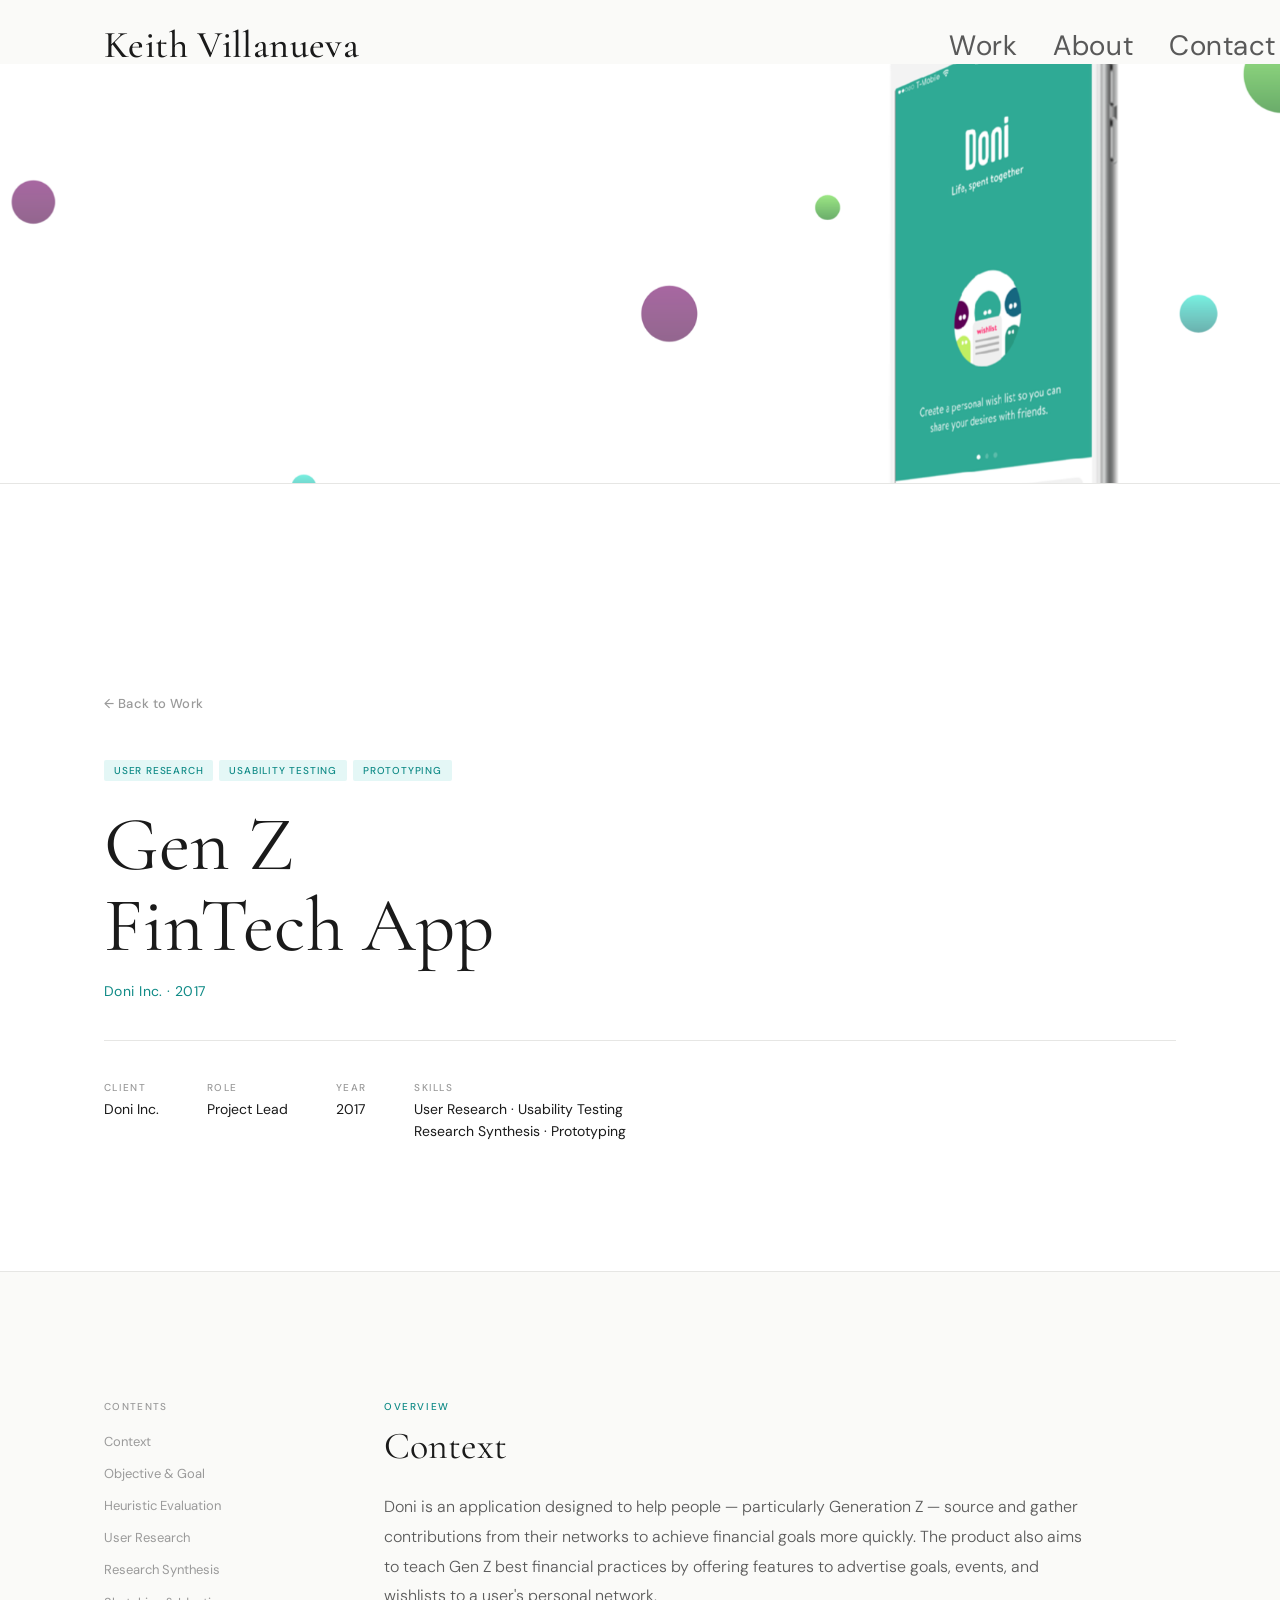
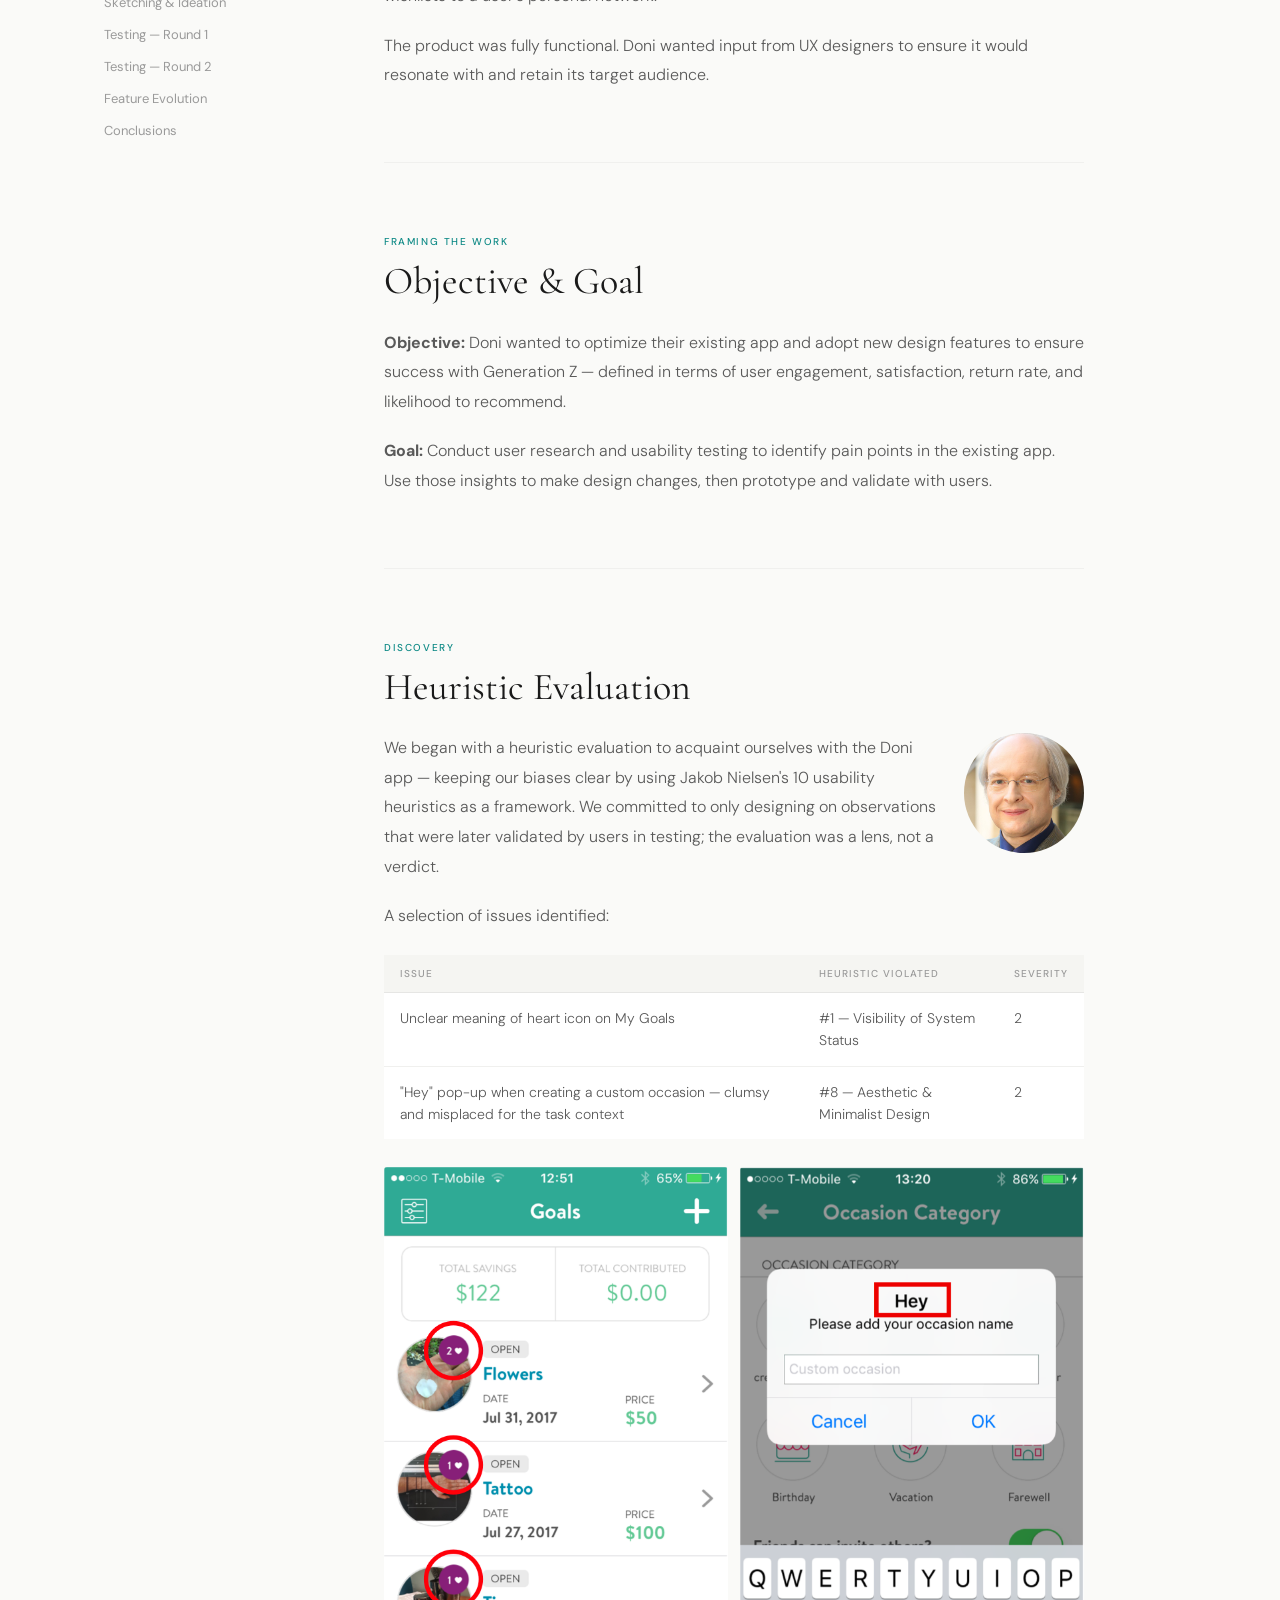
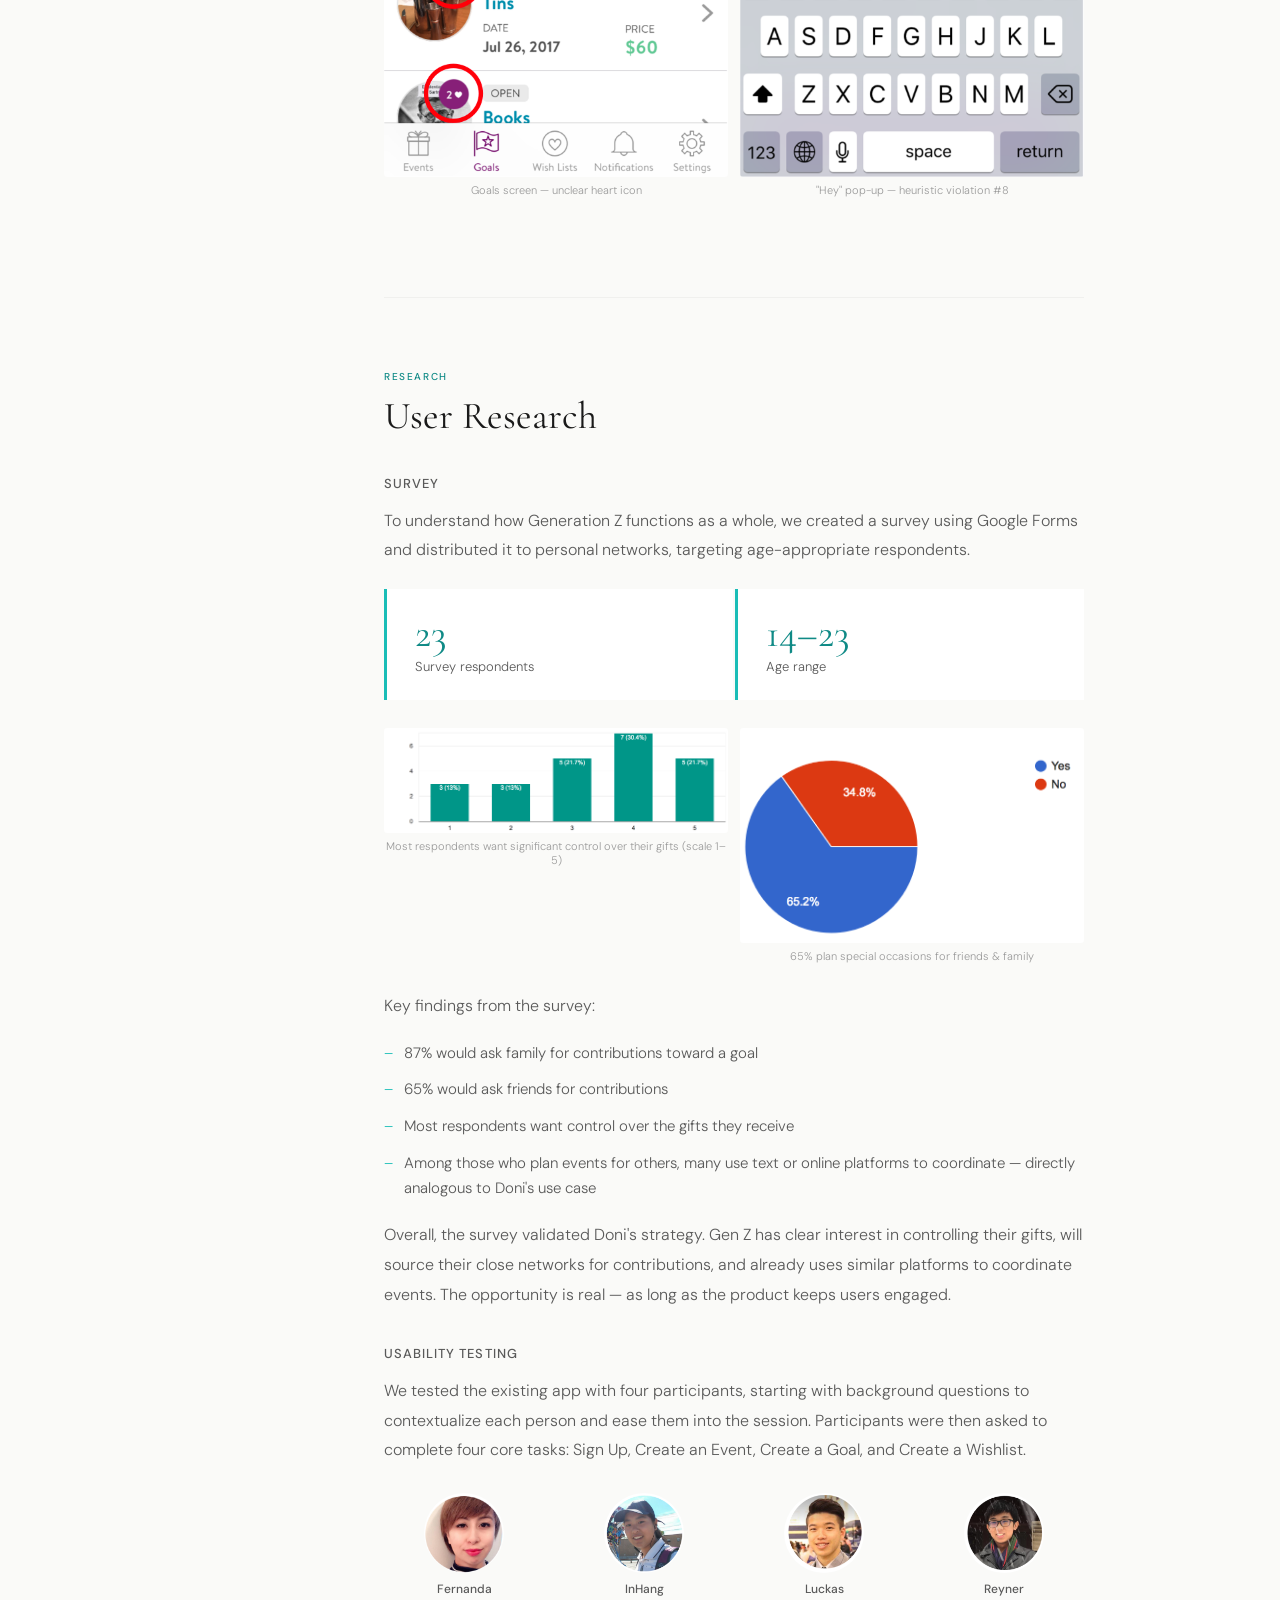
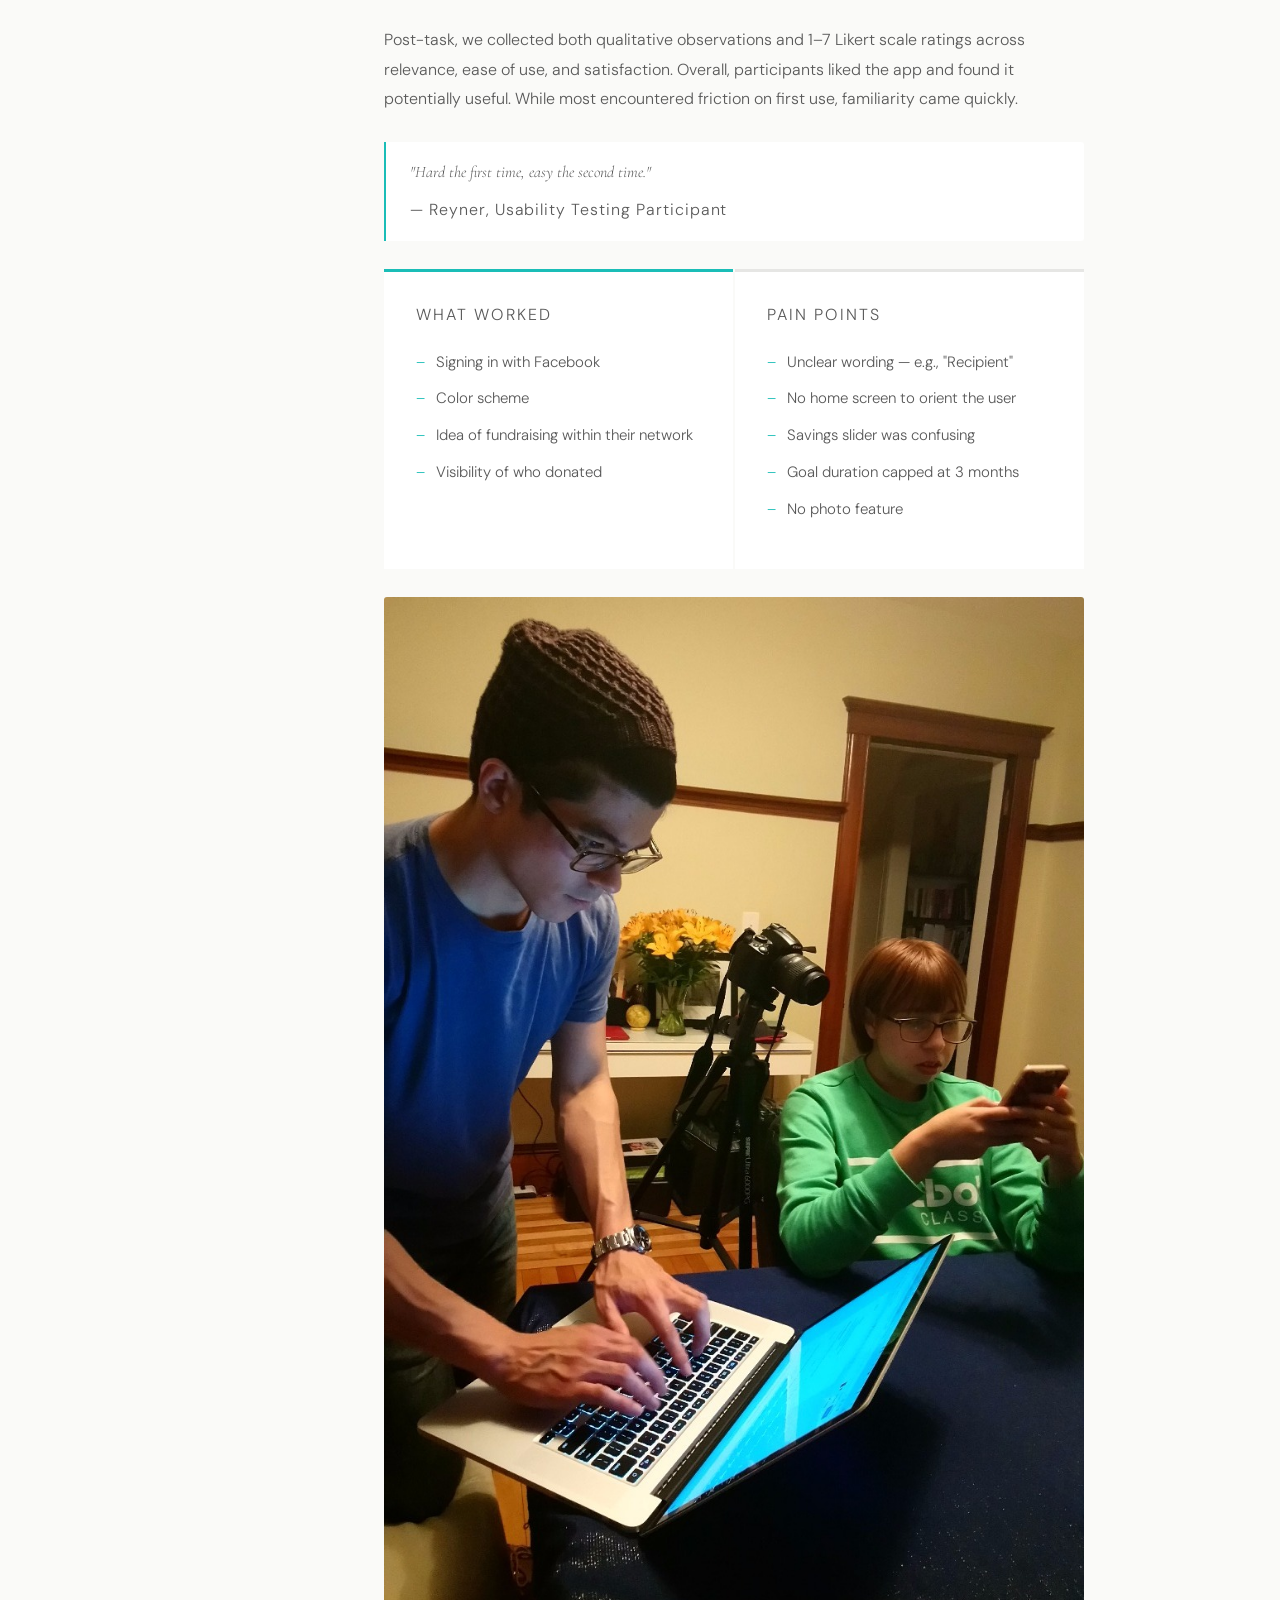
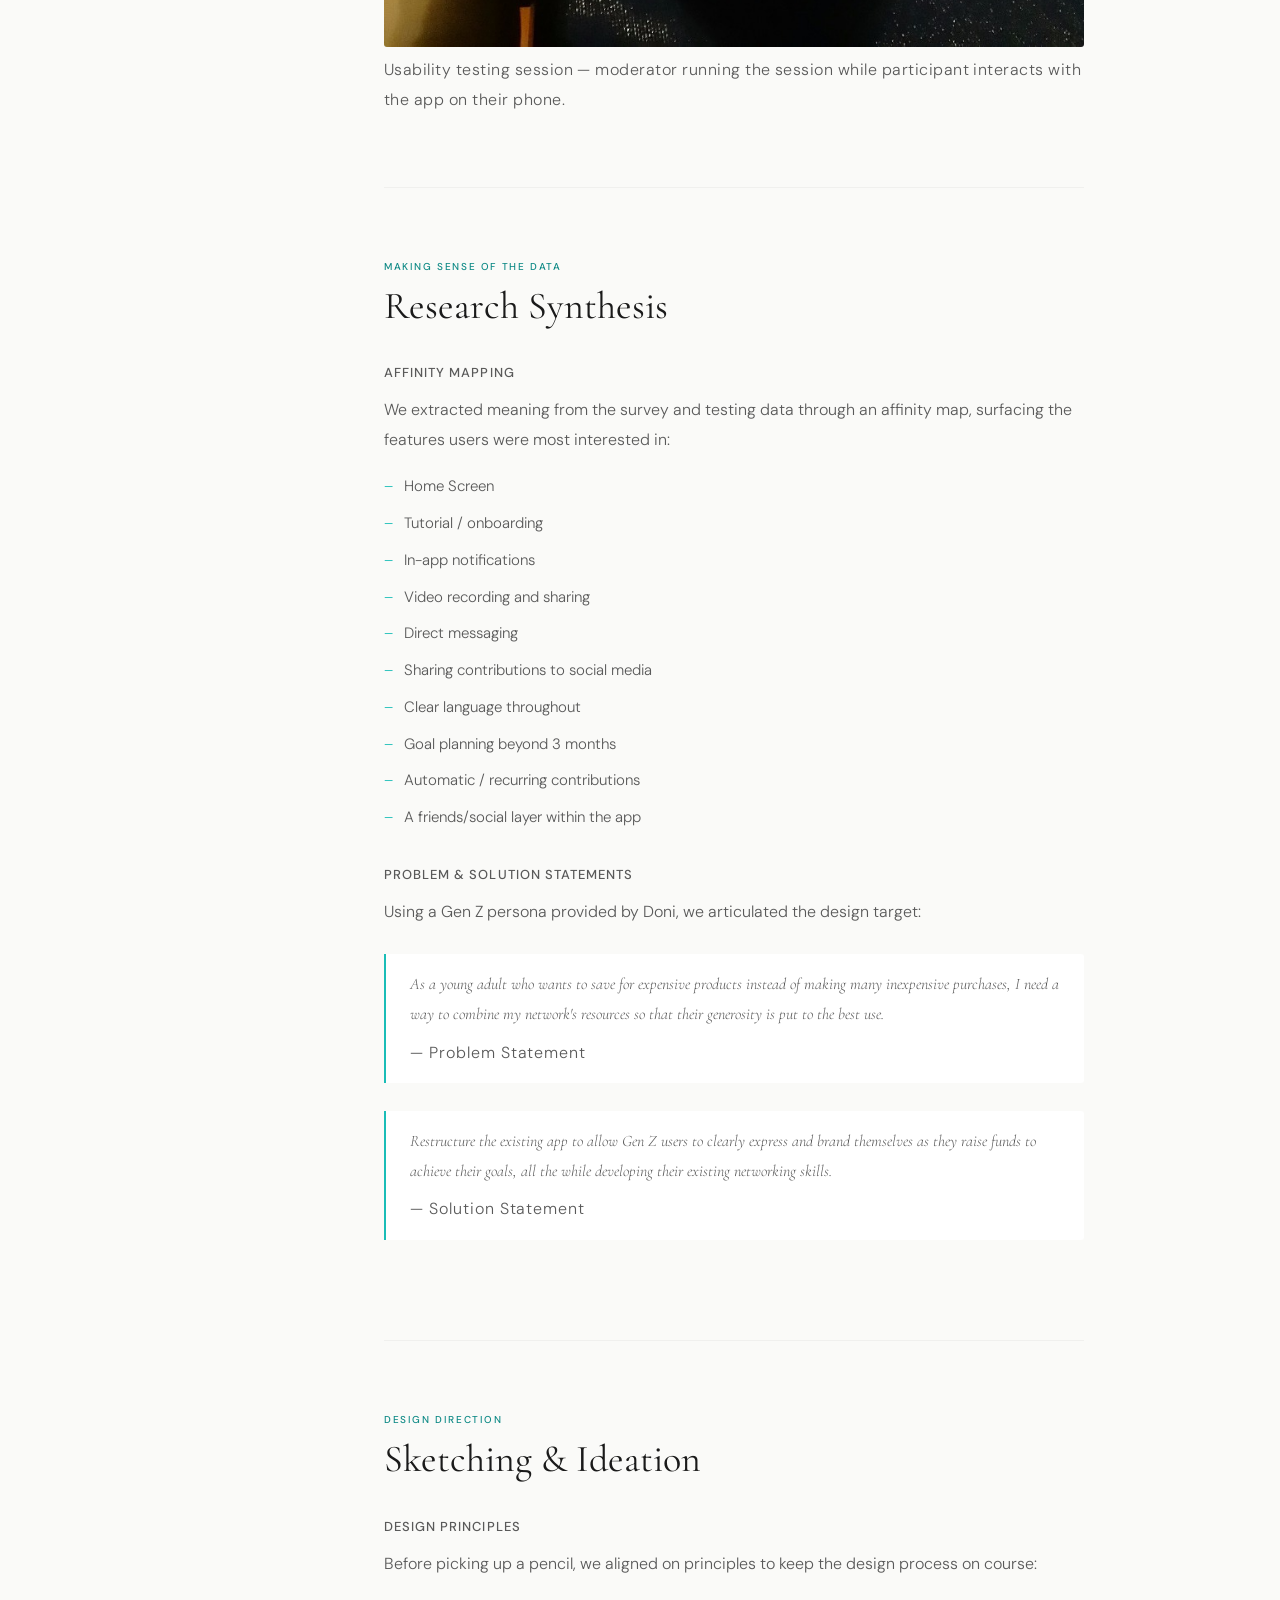
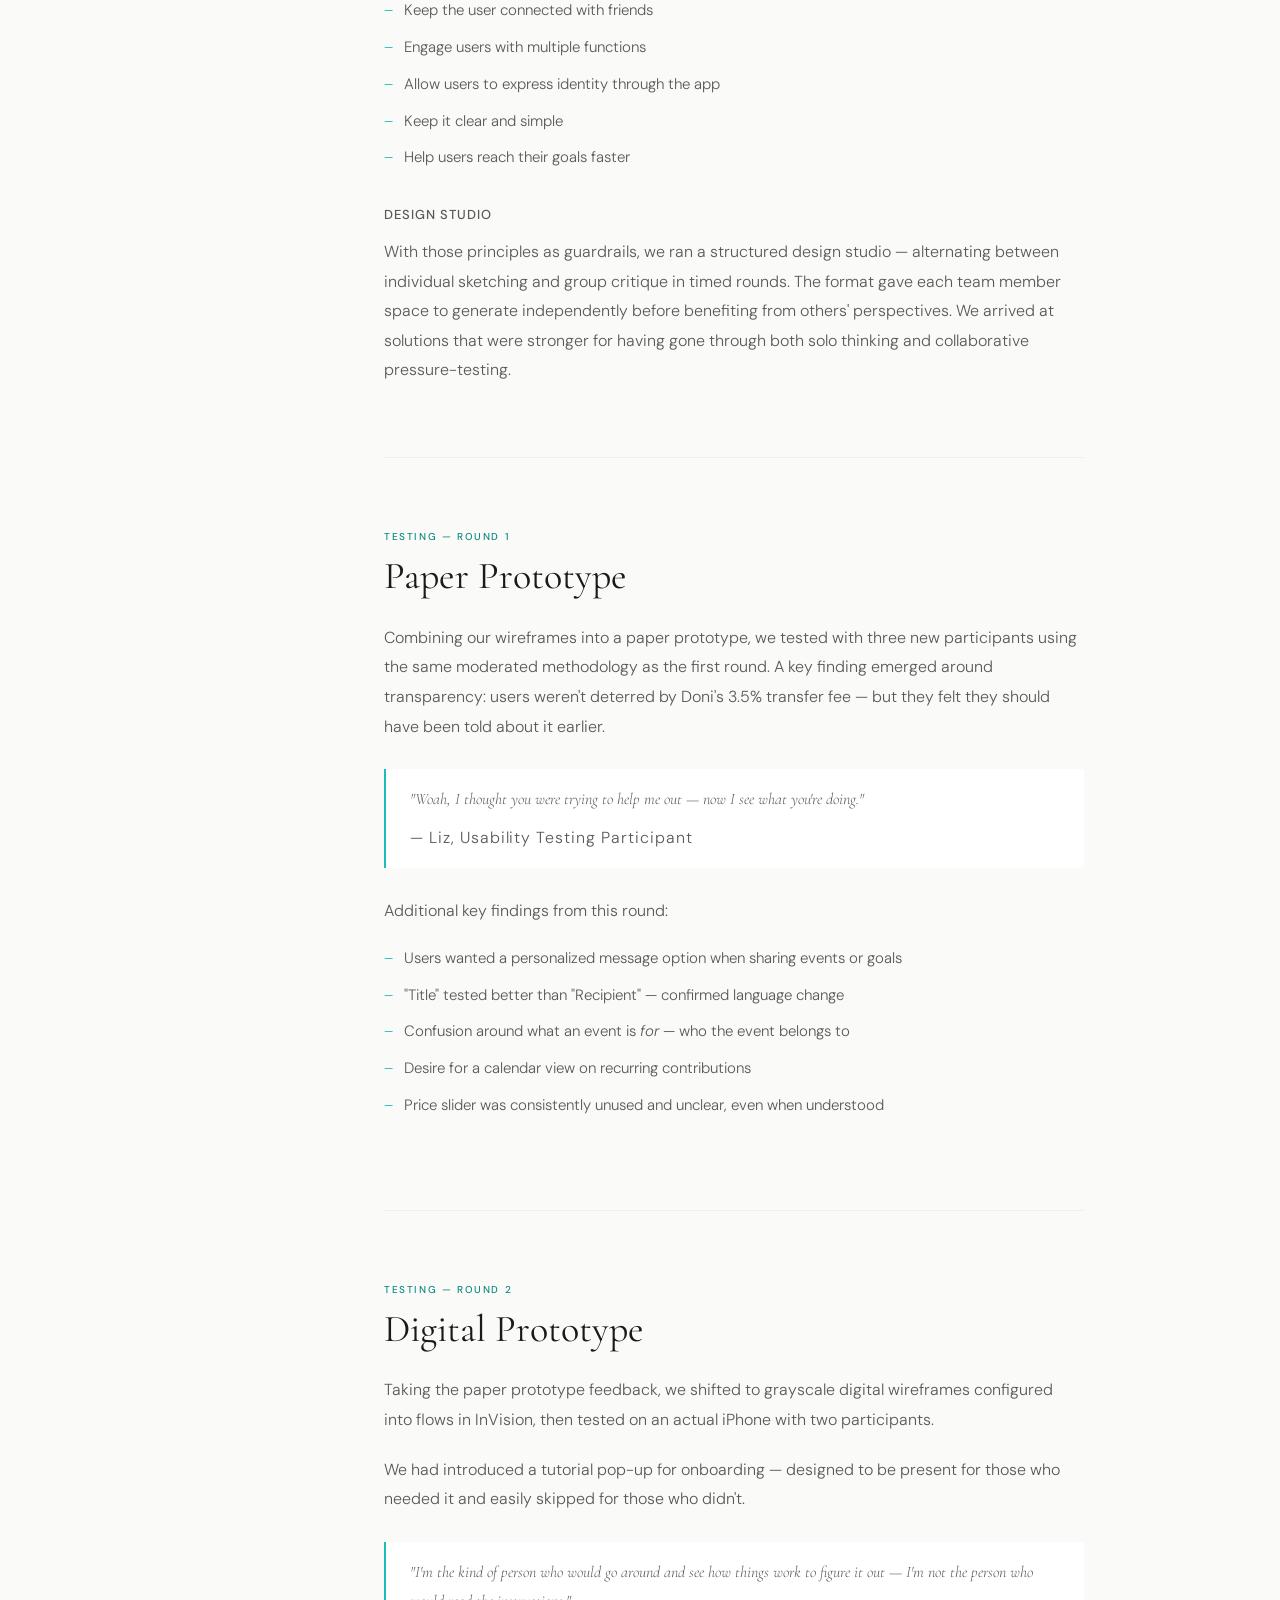
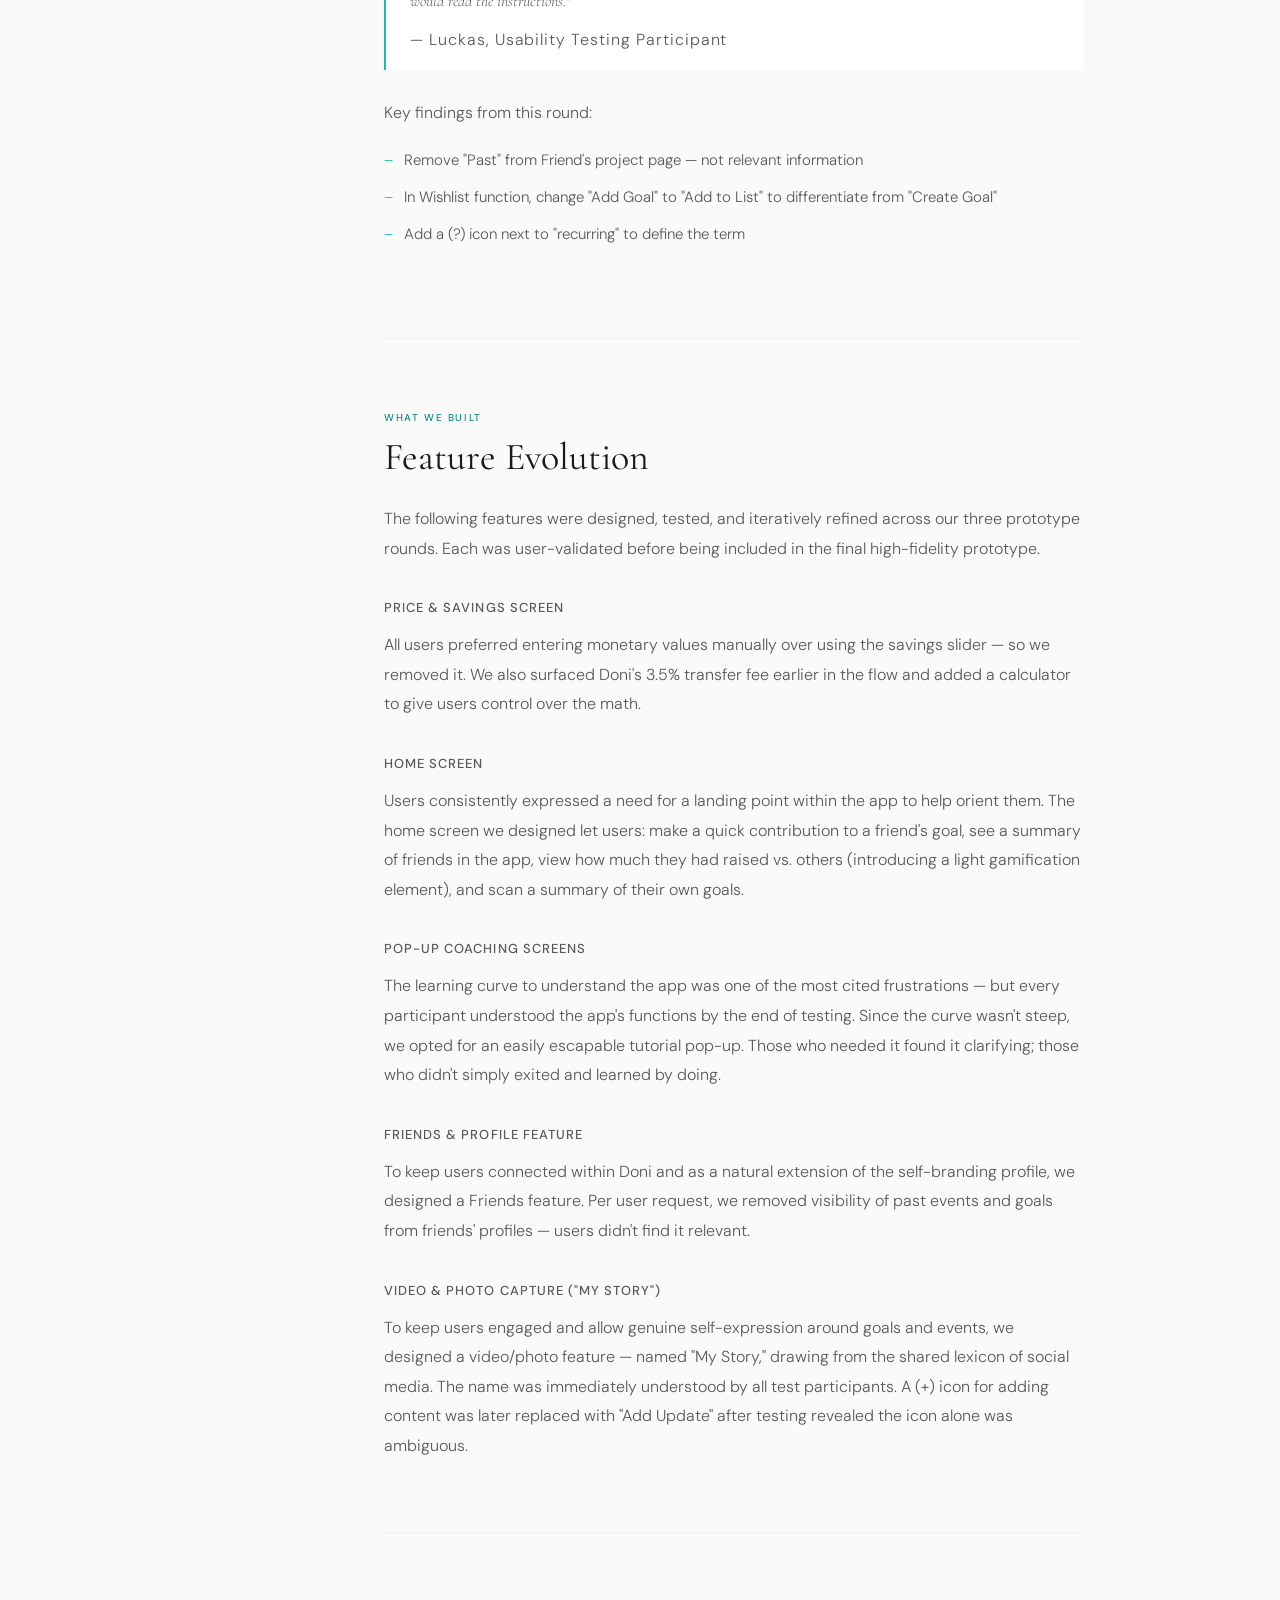
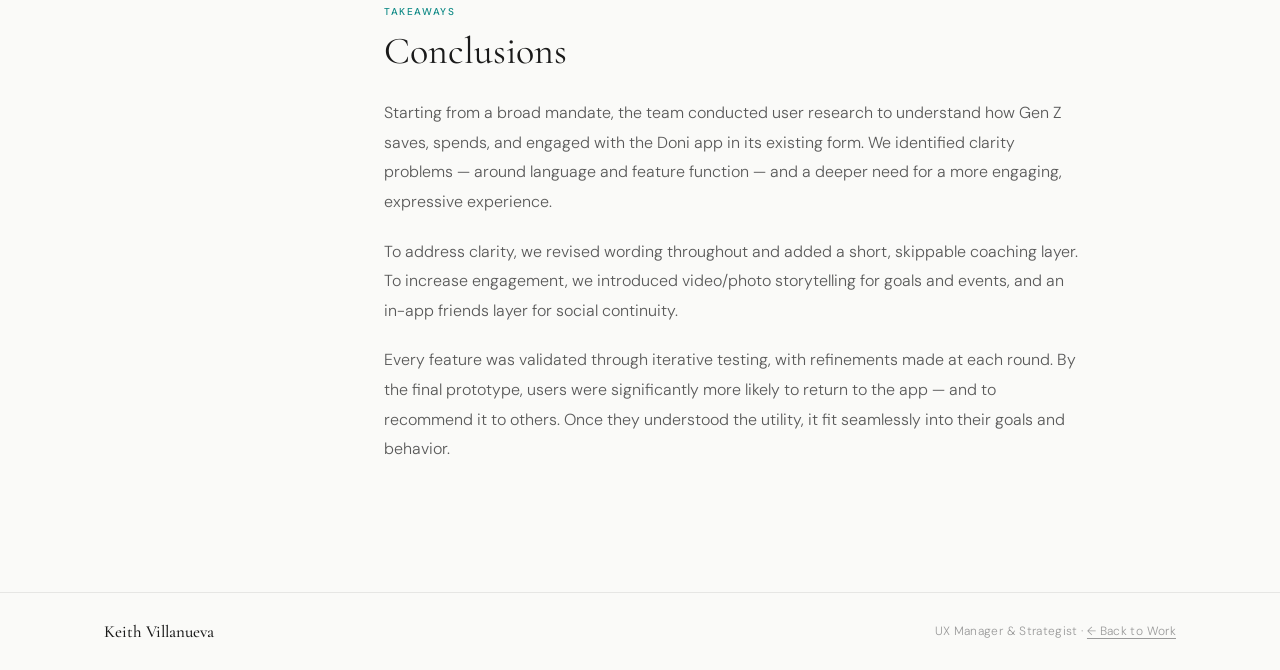
==== commit b7c51453: "Refine homepage content, navigation, and toolbox presentation. This updates hero/about/contact copy " ====
--- a/case-study-doni.html
+++ b/case-study-doni.html
@@ -21,7 +21,6 @@
       <div class="nav__links" id="navLinks">
         <a href="index.html#work" class="nav__link">Work</a>
         <a href="index.html#about" class="nav__link">About</a>
-        <a href="index.html#experience" class="nav__link">Experience</a>
         <a href="index.html#contact" class="nav__link">Contact</a>
       </div>
       <button class="nav__toggle" id="navToggle" aria-label="Toggle navigation">
--- a/style.css
+++ b/style.css
@@ -233,7 +233,7 @@
 
 .nav__logo {
   font-family: var(--font-display);
-  font-size: 19px;
+  font-size: 38px;
   font-weight: 500;
   color: var(--text-primary);
   letter-spacing: 0.01em;
@@ -246,10 +246,11 @@
   display: flex;
   align-items: center;
   gap: 36px;
+  transform: translateX(100px);
 }
 
 .nav__link {
-  font-size: 14px;
+  font-size: 28px;
   font-weight: 400;
   color: var(--text-secondary);
   letter-spacing: 0.02em;
@@ -270,6 +271,30 @@
 .nav__link--active { color: var(--text-primary); }
 .nav__link:hover::after,
 .nav__link--active::after { right: 0; }
+
+.nav__social-link {
+  display: inline-flex;
+  width: 40px;
+  height: 40px;
+  color: var(--text-secondary);
+  transition: color var(--ease-fast), transform var(--ease-fast);
+}
+.nav__social-link svg {
+  width: 100%;
+  height: 100%;
+  display: block;
+}
+.nav__social-link rect {
+  fill: currentColor;
+  stroke: none;
+}
+.nav__social-link path {
+  fill: var(--bg);
+}
+.nav__social-link:hover {
+  color: var(--text-primary);
+  transform: translateY(-1px);
+}
 
 /* Hamburger */
 .nav__toggle {
@@ -391,7 +416,7 @@
 
 .hero__quote {
   font-family: var(--font-body);
-  font-size: 14px;
+  font-size: 18px;
   font-weight: 300;
   font-style: italic;
   color: var(--text-secondary);
@@ -508,7 +533,144 @@
 
 
 /* ============================================
-   8. Work / Case Studies
+   8. Toolbox
+   ============================================ */
+.toolbox {
+  padding: var(--section-pad) 0;
+  background: var(--surface);
+  border-top: 1px solid var(--border);
+}
+
+.toolbox__header {
+  margin-bottom: 64px;
+}
+
+.toolbox__item {
+  display: grid;
+  grid-template-columns: 1fr 1fr;
+  gap: 72px;
+  align-items: center;
+  padding: 64px 0;
+  border-top: 1px solid var(--border);
+}
+.toolbox__item:last-child {
+  border-bottom: 1px solid var(--border);
+}
+
+.toolbox__item--flip .toolbox__text { order: 2; }
+.toolbox__item--flip .toolbox__media { order: 1; }
+
+.toolbox__use-in {
+  font-size: 11px;
+  font-weight: 500;
+  letter-spacing: 0.12em;
+  text-transform: uppercase;
+  color: var(--text-muted);
+  margin-bottom: 14px;
+}
+.toolbox__use-in-topic {
+  color: var(--teal-dark);
+}
+
+.toolbox__title {
+  font-family: var(--font-display);
+  font-size: clamp(28px, 3.5vw, 44px);
+  font-weight: 400;
+  color: var(--text-primary);
+  line-height: 1.1;
+  margin-bottom: 20px;
+}
+
+.toolbox__desc {
+  font-size: 16px;
+  line-height: 1.85;
+  color: var(--text-secondary);
+  font-weight: 300;
+}
+
+.toolbox__media img {
+  width: 100%;
+  border-radius: 3px;
+  display: block;
+}
+
+.toolbox__media figure figcaption {
+  font-size: 12px;
+  font-weight: 400;
+  color: var(--text-muted);
+  margin-top: 10px;
+  line-height: 1.5;
+  letter-spacing: 0.02em;
+}
+
+/* Diagonal three-image stack */
+.toolbox__eye-stack {
+  position: relative;
+  padding-bottom: 44px;
+  padding-right: 44px;
+}
+
+.toolbox__eye-stack img {
+  width: calc(100% - 44px);
+  border-radius: 4px;
+  display: block;
+}
+
+.toolbox__eye-stack img:nth-child(1) {
+  position: relative;
+  z-index: 3;
+  box-shadow: 0 8px 28px rgba(0,0,0,0.18);
+}
+
+.toolbox__eye-stack img:nth-child(2) {
+  position: absolute;
+  top: 22px;
+  left: 22px;
+  z-index: 2;
+  box-shadow: 0 4px 18px rgba(0,0,0,0.13);
+}
+
+.toolbox__eye-stack img:nth-child(3) {
+  position: absolute;
+  top: 44px;
+  left: 44px;
+  z-index: 1;
+  box-shadow: 0 2px 10px rgba(0,0,0,0.08);
+}
+
+.toolbox__media-caption {
+  font-size: 12px;
+  font-weight: 400;
+  color: var(--text-muted);
+  margin-top: 14px;
+  line-height: 1.5;
+  letter-spacing: 0.02em;
+}
+
+.toolbox__media--trio {
+  display: flex;
+  flex-direction: row;
+  gap: 8px;
+  align-items: flex-start;
+}
+.toolbox__media--trio img {
+  flex: 1 1 0;
+  width: 0 !important;
+  min-width: 0;
+}
+
+.toolbox__media--duo {
+  display: grid;
+  grid-template-columns: 1fr auto;
+  gap: 12px;
+  align-items: start;
+}
+.toolbox__media--duo img:last-child {
+  width: 120px;
+}
+
+/* ============================================
+   9. Work / Case Studies
    ============================================ */
 .work {
   padding: var(--section-pad) 0;
@@ -995,6 +1157,20 @@
     display: contents;
   }
 
+  .toolbox__item {
+    grid-template-columns: 1fr;
+    gap: 36px;
+    padding: 48px 0;
+  }
+  .toolbox__item--flip .toolbox__text { order: 1; }
+  .toolbox__item--flip .toolbox__media { order: 2; }
+  .toolbox__media--duo {
+    grid-template-columns: 1fr;
+  }
+  .toolbox__media--duo img:last-child {
+    width: 100%;
+  }
+
   .work__grid {
     grid-template-columns: 1fr;
     gap: 2px;
@@ -1023,6 +1199,7 @@
   }
 
   .nav__links { display: none; }
+  .nav__social-link { display: none; }
   .nav__toggle { display: flex; }
 
   .hero__image-panel {
